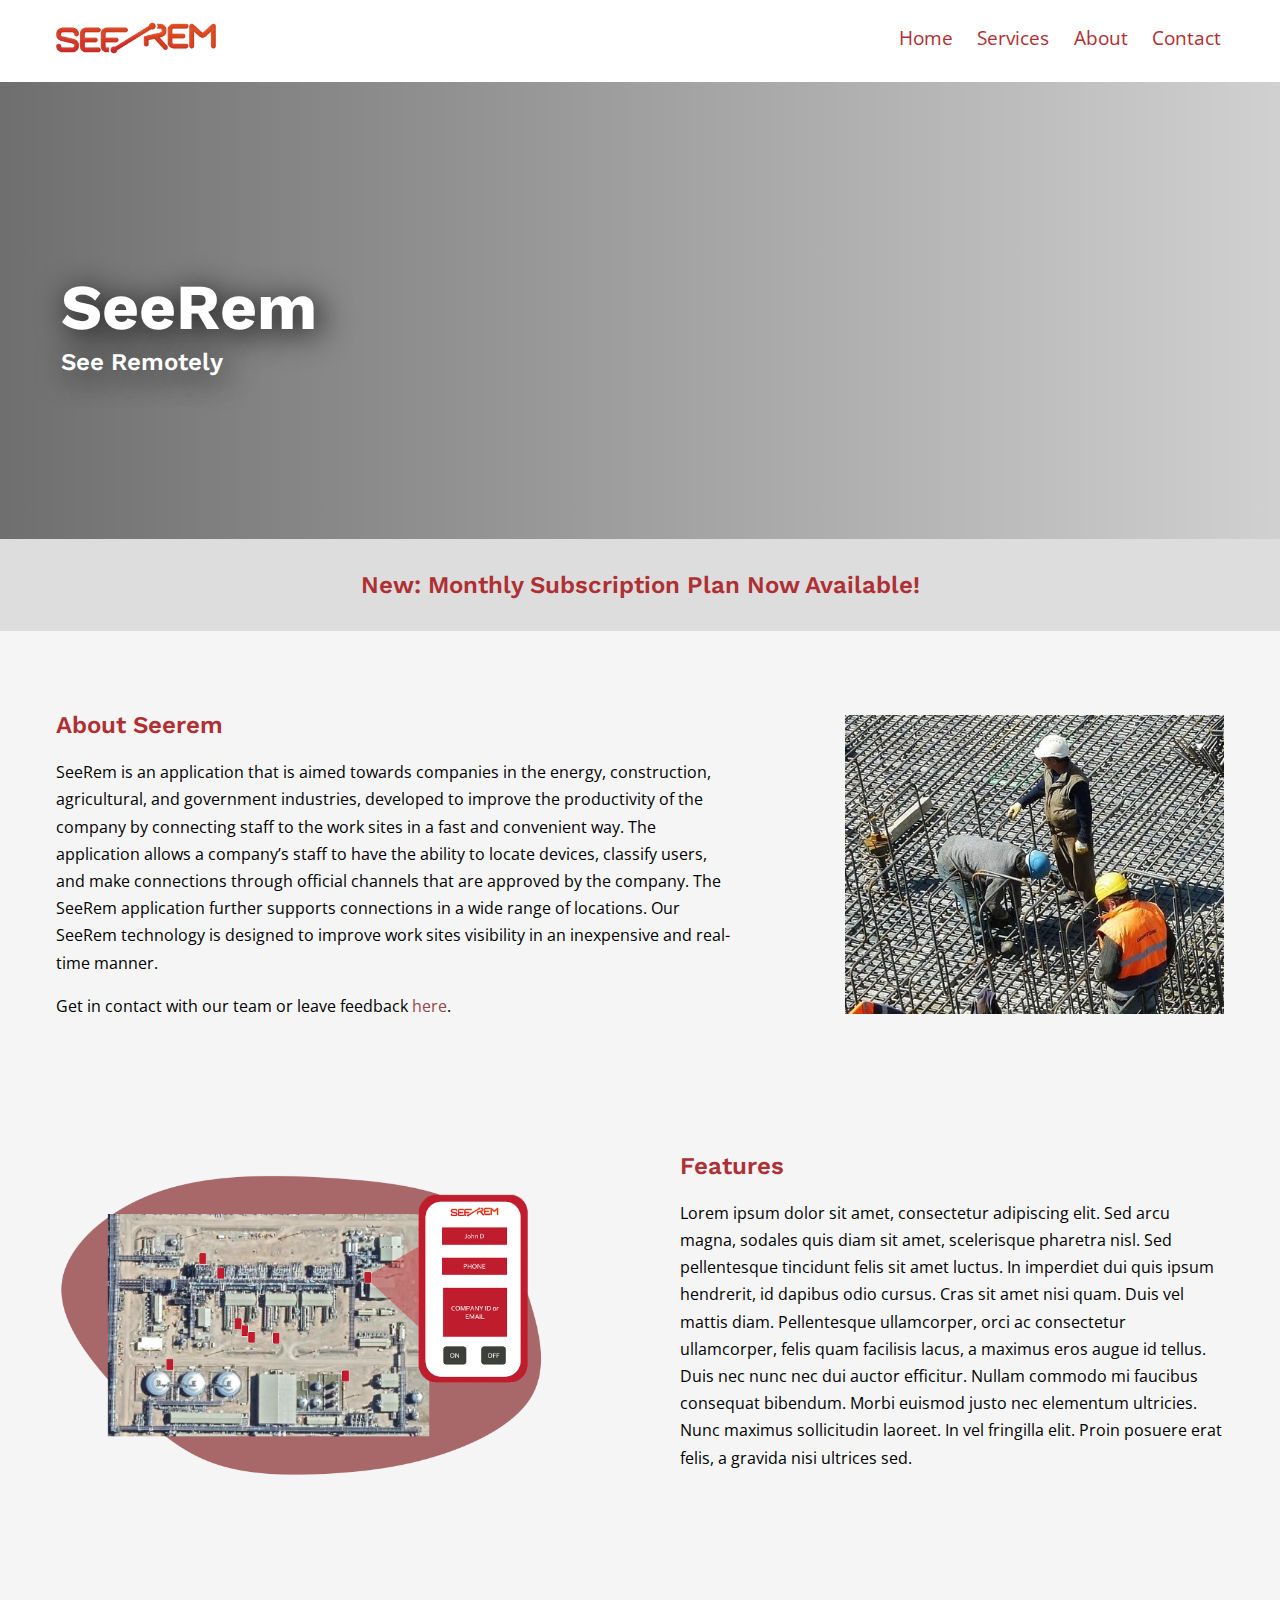
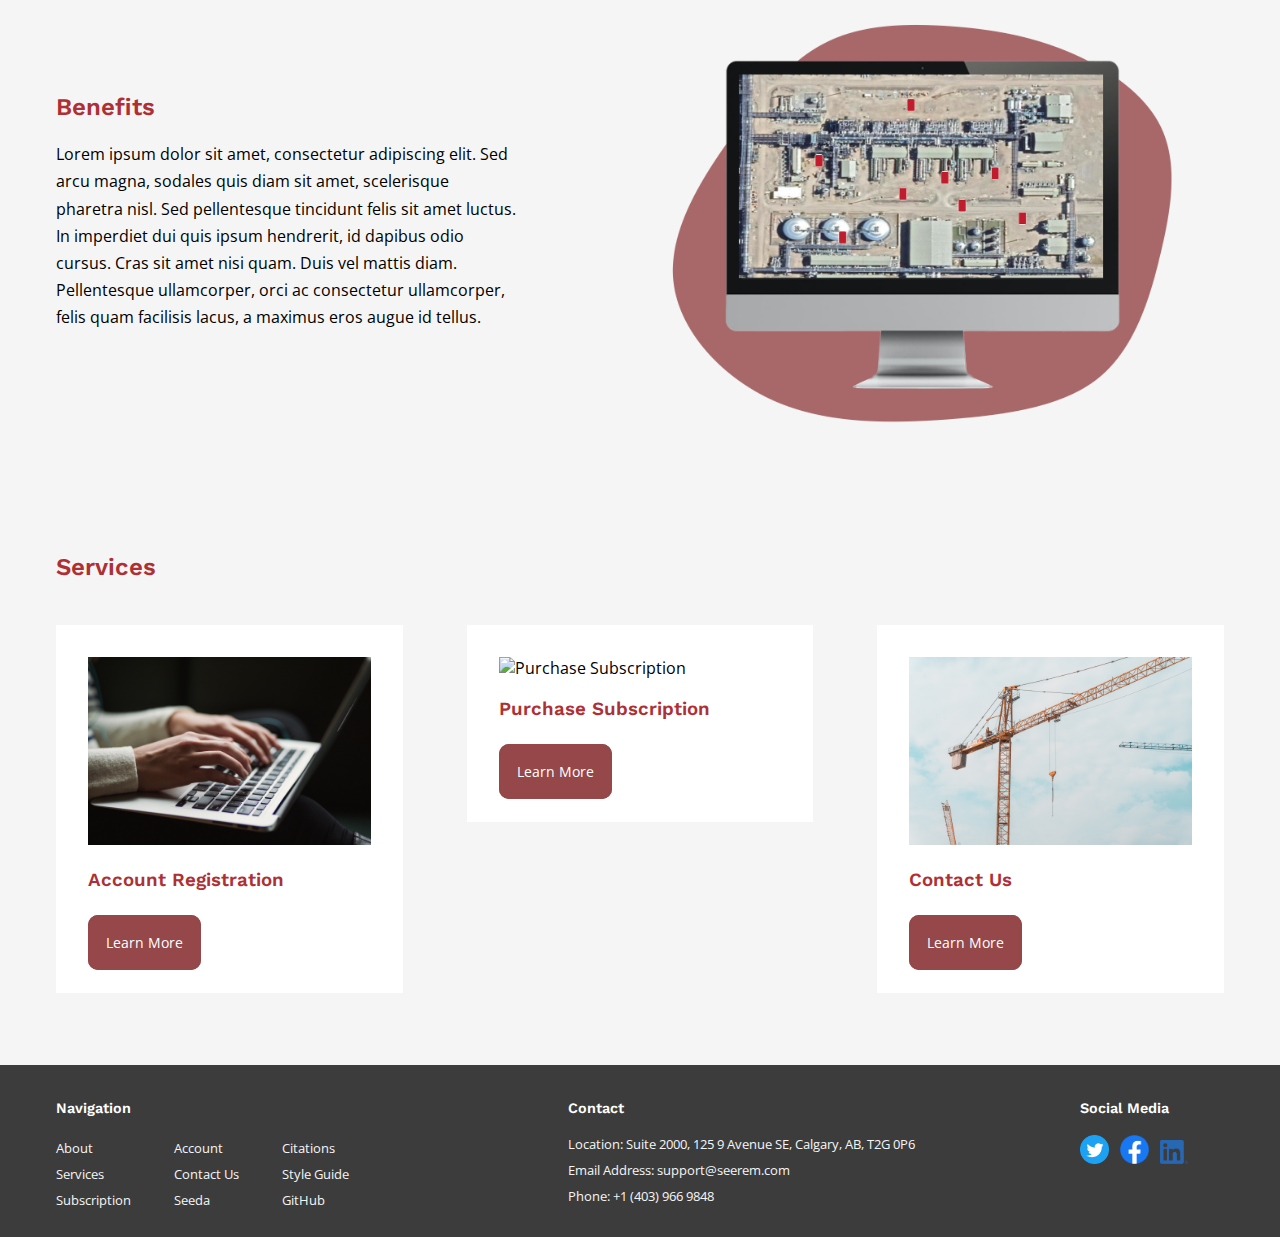
==== index.html @ 01c7c370 "Updated home page layout" ====
<!DOCTYPE html>
<html lang="en-us">
	<head>
		<meta charset="utf-8">
		<meta name="viewport" content="width=device-width, initial-scale=1.0">

		<!-- Website Tab Title -->
		<title>Home | SeeRem</title>

		<!-- Website Tab Icon -->
		<link rel="icon" href="img/sq_logo.png" type="image/png">

		<!-- Linked Google Fonts -->
		<link href="https://fonts.googleapis.com/css2?family=Open+Sans&display=swap" rel="stylesheet">
		<link href="https://fonts.googleapis.com/css2?family=Work+Sans:wght@600;700&display=swap" rel="stylesheet">

		<!-- Linked Style Sheets -->
		<link href="css/main.css" rel="stylesheet">
		<link href="css/index.css" rel="stylesheet">

		<!-- JavaScript -->
		<script src="https://ajax.googleapis.com/ajax/libs/jquery/3.5.1/jquery.min.js"></script>
	  	<script src="js/logic.js"></script>
	</head>

	<body>
		<!-- Navigation -->
		<nav class="main-nav">
			<div class="nav-logo">
				<a href="index.html"><img src="img/seeremlogo2.png" alt="SeeRem Logo"></a>
			</div>
			<div class="mobile-nav">
				<p class="btn" onclick="changeNav()">MENU</p>
			</div>
			<div class="nav-link-section">
				<a href="index.html" class="nav-link">Home</a>
				<a href="#services" class="nav-link">Services</a>
				<a href="#about-seerem" class="nav-link">About</a>
				<a href="contact.html" class="nav-link">Contact</a>
			</div>
		</nav>

		<!-- Header -->
		<header class="main-header">
			<h1>SeeRem</h1>
			<h2>See Remotely</h2>
		</header>

		<!-- Updates Banner -->
		<div class="updates">
			<h2>New: Monthly Subscription Plan Now Available!</h2>
		</div>

		<!-- About Seerem Section -->
		<div id="about-seerem" class="container">
			<div class="page-description">
				<h2>About Seerem</h2>
				<p>SeeRem is an application that is aimed towards companies in the energy, construction, agricultural, and government industries, developed to improve the productivity of the company by connecting staff to the work sites in a fast and convenient way. The application allows a company’s staff to have the ability to locate devices, classify users, and make connections through official channels that are approved by the company. The SeeRem application further supports connections in a wide range of locations. Our SeeRem technology is designed to improve work sites visibility in an inexpensive and real-time manner.</p>
				<p>Get in contact with our team or leave feedback <a href="contact.html">here</a>.<p>
			</div>
			<!-- Image Container -->
			<div class="image-container">
				<img src="img/aboutseerem.jpg" alt="About Seerem">
			</div>
		</div>

		<!-- SeeRem Features Section -->
		<div class="seerem container">
			<!-- Image Container -->
			<div class="features image-container">
				<img src="img/seeremfeatures.png" alt="SeeRem Features">
			</div>
			<!-- About Seeda Container -->
			<div class="seeda-features-container">
				<h2>Features</h2>
				<p>Lorem ipsum dolor sit amet, consectetur adipiscing elit. Sed arcu magna, sodales quis diam sit amet, scelerisque pharetra nisl. Sed pellentesque tincidunt felis sit amet luctus. In imperdiet dui quis ipsum hendrerit, id dapibus odio cursus. Cras sit amet nisi quam. Duis vel mattis diam. Pellentesque ullamcorper, orci ac consectetur ullamcorper, felis quam facilisis lacus, a maximus eros augue id tellus. Duis nec nunc nec dui auctor efficitur. Nullam commodo mi faucibus consequat bibendum. Morbi euismod justo nec elementum ultricies. Nunc maximus sollicitudin laoreet. In vel fringilla elit. Proin posuere erat felis, a gravida nisi ultrices sed.</p>
			</div>
		</div>

		<!-- SeeRem Features Section -->
		<div class="seerem container">
			<!-- Image Container -->
			<div class="benefits image-container">
				<img src="img/seerembenefits.png" alt="SeeRem Benefits">
			</div>
			<!-- About Seeda Container -->
			<div class="seeda-benefits-container">
				<h2>Benefits</h2>
				<p>Lorem ipsum dolor sit amet, consectetur adipiscing elit. Sed arcu magna, sodales quis diam sit amet, scelerisque pharetra nisl. Sed pellentesque tincidunt felis sit amet luctus. In imperdiet dui quis ipsum hendrerit, id dapibus odio cursus. Cras sit amet nisi quam. Duis vel mattis diam. Pellentesque ullamcorper, orci ac consectetur ullamcorper, felis quam facilisis lacus, a maximus eros augue id tellus.</p>
			</div>
		</div>


		<div id="services" class="container">
			<h2>Services</h2>
			<!-- Service Listing Section -->
			<div class="service-listing-container">
				<!-- Service Once: Account Registration -->
				<div class="listing1">
					<div class="service-listing">
						<img src="img/register.jpg" alt="Account Registration">
						<h3>Account Registration</h3>
						<div class="learn-more">
							<a class="btn" href="account.html">Learn&nbsp;More</a>
						</div>
					</div>
				</div>
				<!-- Service 2: Purchase Subscription -->
				<div class="listing2">
					<div class="service-listing">
						<img src="img/construction.jpg" alt="Purchase Subscription">
						<h3>Purchase Subscription</h3>
						<div class="learn-more">
							<a class="btn" href="subscription.html">Learn&nbsp;More</a>
						</div>
					</div>
				</div>
				<!-- Service 3: Download Trial -->
				<div class="listing3">
					<div class="service-listing">
						<img src="img/download.jpg" alt="Contact Us">
						<h3>Contact Us</h3>
						<div class="learn-more">
							<a class="btn" href="contact.html">Learn&nbsp;More</a>
						</div>

					</div>
				</div>
			</div>
		</div>

		<div id="scrollUpbtn" onclick="toTop()">TOP</div>

		<!-- Footer -->
		<footer>
			<div class="footer-navigation">
				<!-- Site Navigation Section -->
				<h4>Navigation</h4>
				<ul>
					<li><a href="index.html#about-seerem">About</a></li>
					<li><a href="index.html#services">Services</a></li>
					<li><a href="subscription.html">Subscription</a></li>
				</ul>
				<ul>
					<li><a href="account.html">Account</a></li>
					<li><a href="contact.html">Contact Us</a></li>
					<li><a href="https://www.seeda.ca/home" target="_blank">Seeda</a></li>
				</ul>
				<ul>
					<li><a href="citations.html" target="_blank">Citations</a></li>
					<li><a href="styleguide.html" target="_blank">Style Guide</a></li>
					<li><a href="https://github.com/cwkshum/IAT339_SeeRem_P02" target="_blank">GitHub</a></li>
				</ul>
			</div>
			<div class="footer-contact">
				<!-- Contact Information Section -->
				<h4>Contact</h4>
				<ul>
					<li>Location: Suite 2000, 125 9 Avenue SE, Calgary, AB, T2G 0P6</li>
					<li>Email Address: support@seerem.com</li>
					<li>Phone: +1 (403) 966 9848</li>
				</ul>
			</div>
			<div class="footer-social">
				<!-- Social Media Section -->
				<h4>Social Media</h4>
				<a href="https://twitter.com/SeedaInc" target="_blank"><img src="img/twitter.png" alt="Twitter Logo"></a>
				<a href="https://www.facebook.com/seeda.ca/?ref=aymt_homepage_panel" target="_blank"><img src="img/facebook.png" alt="Facebook Logo"></a>
				<a href="https://www.linkedin.com/company/seeda.ca" target="_blank"><img src="img/linkedin.png" alt="LinkedIn Logo"></a>
			</div>
		</footer>
	</body>
</html>
---- css/main.css ----
body{
	background: #F5F5F5;
	font-family: 'Open Sans', sans-serif;
	color: #000000;
	margin: 0;
}

p{
	font-family: 'Open Sans', sans-serif;
	color: #000000;
	line-height: 1.7rem;
	max-width: 80%;
}

h1{
	font-family: 'Work Sans', sans-serif;
	font-weight: 700;
	color: #AE3034;
	max-width: 60%;
}

h2, h3, h4{
	font-family: 'Work Sans', sans-serif;
	font-weight: 600;
	color: #AE3034;
}

a{
	text-decoration: none;
	transition: 0.5s;
	color: #954749;
}

img{
	width: 60%;
}

/* In-Text Links */
.intext-link{
	color: #954749;
}

a:hover, .intext-link:hover, .intext-link:focus{
	color: #3C3C3C;
}

/* Navigation Styling */
.main-nav{
	display: flex;
	flex-direction: row;
	flex-wrap: wrap;
	background: #ffffff;
	padding: 0.4rem 2.5rem;
}

/* Logo in Navigation */
.nav-logo img{
	width: 12rem;
	padding: 0;
}

.nav-logo{
	flex: 1;
	margin-left: 0;
}

/* Navigation Links */
.nav-link-section{
	display: inline;
	flex: 3;
	text-align: right;
	padding-top: 1.1rem;
	font-size: 1.2rem;
}

.nav-link{
	color: #AE3034;
	padding-bottom: 0.2rem;
	margin-right: 1.2rem;
}

.nav-link:hover, .nav-link:focus{
	color: #3C3C3C;
	border-bottom: 1px solid #3C3C3C;
}

header{
	background: #AE3034;
	margin-top: 0;
}

.main-header{
	background: linear-gradient(to right, rgba(0, 0, 0, 0.55), rgba(0, 0, 0, 0.15)), url(../img/header.jpg);
  	background-position: center;
  	background-repeat: no-repeat;
  	background-size: cover;
  	background-attachment: fixed;
  	padding: 9rem 3.8rem;
}

/* Header Styling */
.sub-header{
	margin-bottom: 1.5rem;
	padding: 6rem 3.8rem;
}

header h1{
	color: #ffffff;
	display: inline-block;
	padding-bottom: 0.5rem;
}

.main-header h1{
	font-size: 4rem;
	text-shadow: 0.3rem 0.3rem 2rem #000000;
}

.main-header h2{
	color: #ffffff;
	margin-top: -3rem;
	text-shadow: 0.3rem 0.3rem 2rem #000000;
}

.container{
	display: flex;
	flex-direction: row;
	flex-wrap: wrap;
	margin-top: 1rem;
	padding: 2.5rem;
}

/* Page Description Styling */
.page-description{
	flex: 2;
	order: 1;
	padding-right: 2rem;
	padding-left: 1rem;
}

/* FORM STYLING */
.contact-form{
	background: #ffffff;
	margin-top: -1.5rem;
	padding-left: 2rem;
	padding-bottom: 1.2rem;
}

.form-section{
	padding-top: 2rem;
	margin-bottom: -2rem;
	margin-left: -1rem;
	margin-right: 5rem;
	display: inline-block;
}

/* Changing Form Label Colour*/
.form-label{
	color: #3C3C3C;
}

.form-section p{
	margin-top: 0.2rem;
}

/* Learn More Button Styling */
.learn-more{
  margin-top: 2.5rem;
  margin-bottom: 0.5rem;
}

.btn{
  padding: 1rem 1rem;
  margin-right: 0.5rem;
  border-radius: 10px;
  border: 2px solid #954749;
  background: #954749;
  color: #ffffff;
  font-family: 'Open Sans', sans-serif;
  font-size: 0.9rem;
  transition: 0.3s;
}

.btn:hover{
  border: 2px solid #954749;
  background: #ffffff;
  color: #954749;
}

.btn:focus{
  border: 2px solid #3C3C3C;
  background: #F5F5F5;
  color: #3C3C3C;
}

/* Styling Radio Buttons*/
.radio-btn {
  display: inline;
  position: relative;
  padding-left: 1.5rem;
  margin-right: 3rem;
  cursor: pointer;
}

/*Styling Radio Buttons: https://www.w3schools.com/howto/howto_css_custom_checkbox.asp*/
/* Hide the browser's default radio button */
.radio-btn input {
  position: absolute;
  opacity: 0;
  cursor: pointer;
}

/* Custom radio button */
.radio-select {
  position: absolute;
  top: 0;
  left: 0;
  margin-top: 0.2rem;
  height: 0.8rem;
 	width: 0.8rem;
  background-color: #ffffff;
  border: 1px solid #3C3C3C;
  border-radius: 50%;
}

.radio-btn:hover input ~ .radio-select {
  border: 1px solid #3C3C3C;
	background: #ECDEDE;
}

/* When the radio button is selected */
.radio-btn input:checked ~ .radio-select {
  border: 1px solid #AE3034;
}

/* Create the indicator (the dot/circle - hidden when not checked) */
.radio-select:after {
  content: "";
  position: absolute;
  display: none;
}

/* Show the indicator (dot/circle) when checked */
.radio-btn input:checked ~ .radio-select:after {
  display: block;
}

/* Style the indicator (dot/circle) of the radio button*/
.radio-btn .radio-select:after {
 	top: 0;
	left: 0;
	width: 0.8rem;
	height: 0.8rem;
	border-radius: 50%;
	background: #954749;
}

/* Styling Text Input Box */
.text-input{
	padding: 0.5rem;
	margin-top: 0.5rem;
	margin-bottom: 0.7rem;
	border: 1px solid #3C3C3C;
	border-radius: 0.4rem;
	font-family: 'Open Sans', sans-serif;
	transition: 0.5s;
}

.text-input:hover{
	background: #ECDEDE;
}

.text-input:focus{
	border: 1px solid #AE3034;
	background: #F5F5F5;
}

/* Change Size of Text Input Field */
input[type = "text"], input[type="email"]{
    width: 20rem;
}





/* Footer Styling */
footer{
	display: flex;
	flex-direction: row;
	flex-wrap: wrap;
	background: #3C3C3C;
	color: #F5F5F5;
	font-size: 0.8rem;
	padding: 1rem 1rem;
}

footer div{
	padding: 0rem 2.5rem;
}

footer h4{
	color: #ffffff;
	font-size: 0.9rem;
}

footer ul{
	list-style-type: none;
	margin-left: -2.5rem;
}

footer li{
	margin-top: 0.5rem;
}

.footer-navigation{
	flex: 3;
}

.footer-navigation a{
	color: #F5F5F5;
}

.footer-navigation a:hover{
	color: #AE3034;
}

.footer-navigation ul{
	margin-top: -0.3rem;
	display: inline-block;
	list-style-type: none;
	margin-left: -2.5rem;
	margin-right: 2.5rem;
}

.footer-contact{
	flex: 3;
}

.footer-social{
	display: inline;
	flex: 1;
}

.footer-social img{
	width: 15%;
	margin-right: 0.5rem;
}

/* Styling for all Confirmation Containers */
.confirmation-container h2, .confirmation-container p {
	margin-left:0.8rem;
	max-width: 100%;
}

.confirmation-container{
	flex: 1;
	padding: 2rem;
	margin-left: 3rem;
	margin-right: 4.5rem;
	margin-bottom: 3rem;
	background: #ffffff;
}

.confirmation-container {
  display: none;
}

.mobile-nav {
	padding-top: 0;
  /* display: none; */
}

.mobile-nav .btn {
	display: inline-block;
	margin: 0.5rem 0;
	padding: 0.5rem;
}

#scrollUpbtn {
	display: none;
	position: fixed;
	bottom: 2rem;
	right: 2rem;
	padding: 0.7rem 1rem;
	margin-right: 0.5rem;
	border-radius: 10px;
	border: 2px solid #954749;
	background: #954749;
	color: #ffffff;
	font-family: 'Open Sans', sans-serif;
	transition: 0.3s;
}

#scrollUpbtn:hover {
	border: 2px solid #954749;
	background: #ffffff;
	color: #954749;
}

#scrollUpbtn:focus {
	border: 2px solid #3C3C3C;
	background: #F5F5F5;
	color: #3C3C3C;
}



/* MEDIA QUERIES */

@media screen and (max-width:20rem){
	.main-nav, .mobile-nav, .nav-link-section {
		display: block;
		text-align: center;
	}
	.nav-link-section a {
		display: none;
	}
}


/* 320PX TO 480PX */
@media screen and (min-width:20rem) and (max-width:30rem){
	body {
		font-size: 0.75rem;
	}

	.main-nav{
		padding: 0.4rem 2.5rem;
	}

	.nav-logo, .mobile-nav {
		display: inline-block;
	}

	.nav-logo {
		flex: 2;
		/* margin-right: 7rem; */
	}

	.nav-link-section {
		display: block;
		padding-top: 0.3rem;
		font-size: 1rem;
	}

	.nav-link-section a {
		display: none;
		padding-right: 2.5rem;
		text-align: center;
	}

	.mobile-nav {
		flex: 1;
		right: 0;
		/* order: 2; */
		font-size: 1rem;
		position: absolute;
		right: 2.5rem;
	}

	.nav-link{
		margin-right: 0.1rem;
		padding: 0;
		font-size: 1.1rem;
	}

	footer{
		flex-direction: column;
		font-size: 0.75rem;
		padding: 0.5rem;
	}

	footer h4{
		font-size: 0.8rem;
	}

	.footer-navigation ul{
		margin-right: 1.5rem;
	}

	.footer-social img{
		width: 2rem;
		margin-right: 0.5rem;
		padding: 0.1rem;
	}
}

/* 480 to 1040 */
@media screen and (min-width:30rem) and (max-width:65rem){

	.nav-logo {
		flex: 3;
		margin-left: 0;
	}

	.nav-link{
		margin-right: 2rem;
		font-size: 1.1rem;
	}

	.nav-link-section {
		/* order: 2; */
	}

	.nav-link-section a {
		display: inline-block;
	}

	.mobile-nav {
		position: absolute;
		right: 2.5rem;
	  display: none;
		/* order: 3; */
	}

	footer {
		flex-direction: column;
		text-align: center;
	}

	footer h4{
		margin-left: -0.4rem;
	}

	footer div{
		padding: 0;
	}

	.footer-navigation ul{
		margin-left: 0;
		margin-right: 0;
		padding: 0 2.4rem;
	}

	.footer-social img{
		max-width: 2rem;
		margin-bottom: 1rem;
		padding: 0 0.4rem;
	}
}

/* 1040 to 1440 */
@media screen and (min-width:65rem) and (max-width:90rem){
	.footer-social img{
		width: 20%;
		margin-right: 0.5rem;
	}
}

/* ADDITIONAL BREAKPOINTS FOR MOBILE NAV */

/* below 960px */
@media screen and (max-width:60rem){
	.main-nav {
		display: block;
	}
	.nav-logo, .mobile-nav {
		display: inline-block;

		/* order: 2; */
	}

	.nav-logo{
		/* padding-right: 60%; */
	}

	.mobile-nav {
		display: inline-block;
	}

	.nav-link-section {
		/* order: 3; */
		display: block;
		text-align: center;
		padding-top: 0.3rem;
	}

	.nav-link {
		display: block;
	}

	.nav-link-section a {
		display: none;
	}
}

@media screen and (min-width: 60rem){
	.mobile-nav {
		display: none;
	}
}
---- css/index.css ----
/* Container for Service Listings */
.service-listing-container{
  display: flex;
  flex-direction: row;
  flex-wrap: wrap;
  margin-top: 1.5rem;
  margin-left: -2rem;
  margin-right: -2rem;
}

.listing1, .listing2, .listing3{
  flex: 1;
  margin-left: 2rem;
  margin-right: 2rem;
  margin-bottom: 2rem;
}

/* Sevice Listing Styling */
.service-listing{
  background: #ffffff;
  padding: 2rem;
}

/* Service Listing Image Size */
.service-listing img{
  width: 100%;
}

/* Update Banner Text */
.updates h2 {
  display: block;
  background: #ddd;
  text-align: center;
  margin-top: 0;
  padding: 2rem;
}

.page-description p {
  max-width: 90%;
}

/* Image Styling */
#about-seerem .image-container{
  flex: 1;
  order: 2;
  margin-top: 1.5rem;
  margin-right: 1rem;
}

#about-seerem .image-container img{
  width: 100%;
}

#services{
  margin-left: 1rem;
  margin-right: 1rem;
}

.seerem.container{
  align-items: center;
}

.features.image-container {
  flex: 1;
  order: 1;
  margin-left: 1rem;
}

.features.image-container img, .benefits.image-container img {
  width: 90%;
}

.seeda-features-container {
  flex: 1;
  order: 2;
  padding-right: 1rem;
  padding-left: 5rem;
  margin-bottom: 2rem;
}

.seeda-benefits-container {
  flex: 1;
  padding-left: 1rem;
  margin-bottom: 2rem;
}

.benefits.image-container {
  flex: 1;
  order: 1;
  padding-left: 2rem;
  /*margin-right: -2rem;*/
}

.seeda-features-container p {
  max-width: 100%;
}

/* Screen size of 480px or less */
@media screen and (max-width:30rem){

  .main-header{
    padding: 3.5rem 3.8rem;
  }

  .main-header h1{
    font-size: 2rem;
  }

  .main-header h2{
    font-size: 1rem;
    margin-top: -1.5rem;
  }

  .updates h2 {
    padding: 1rem 0.8rem;
    font-size: 0.85rem;
  }

  .container {
    flex-direction: column;
  }

  .page-description p, .seeda-benefits-container p {
    max-width: 100%;
  }

  #about-seerem .image-container{
    margin: 0 auto;
    margin-top: 2rem;
    max-width: 90%;
  }

  .service-listing-container{
    flex-direction: column;
    margin-top: 1rem;
  }

  .seeda-features-container {
    order: 1;
    padding-left: 1rem;
  }

  .features.image-container{
    order: 2;
    margin: 0 auto;
    max-width: 90%;
  }

  .seeda-benefits-container {
    padding-left: 1rem;
  }

  .benefits.image-container{
    margin: 0 auto;
    max-width: 90%;
  }
}

/* Screen size of 480px - 800px */
@media screen and (min-width:30rem) and (max-width: 50rem){

  .main-header{
    padding: 5rem 3.8rem;
  }

  .main-header h1{
    font-size: 2.5rem;
  }

  .main-header h2{
    font-size: 1.5rem;
    margin-top: -1.5rem;
  }

  .updates h2 {
    padding: 1.5rem 0.8rem;
    font-size: 1rem;
  }

  .container {
    flex-direction: column;
  }

  .page-description p, .seeda-benefits-container p {
    max-width: 100%;
  }

  #about-seerem .image-container{
    margin: 0 auto;
    margin-top: 2rem;
    max-width: 90%;
  }

  .service-listing-container{
    flex-direction: column;
    margin-top: 1rem;
  }

  .service-listing{
    padding: 3.5rem;
  }

  .seeda-features-container {
    padding-left: 1rem;
    order: 1;
  }

  .features.image-container{
    order: 2;
    margin: 0 auto;
    max-width: 90%;
  }

  .seeda-benefits-container {
    padding-left: 1rem;
  }

  .benefits.image-container{
    margin: 0 auto;
    max-width: 90%;
  }
}

/* Screen size of 800px - 1088px */
@media screen and (min-width: 50rem) and (max-width: 60rem){

  .main-header{
    padding: 6rem 3.8rem;
  }

  .main-header h1{
    font-size: 2.8rem;
  }

  .main-header h2{
    font-size: 1.8rem;
    margin-top: -1.8rem;
  }

  .container {
    flex-direction: column;
  }

  .page-description p, .seeda-benefits-container p {
    max-width: 100%;
  }

  #about-seerem .image-container{
    margin: 0 auto;
    margin-top: 2rem;
    max-width: 90%;
  }

  .service-listing-container{
    flex-direction: column;
    margin-top: 1rem;
  }

  .listing1, .listing2, .listing3{
    margin-bottom: 4rem;
  }

  .service-listing{
    padding: 4rem;
  }

  .service-listing img{
    margin-bottom: 1rem;
  }

  .seeda-features-container {
    order: 1;
    padding-left: 1rem;
  }

  .features.image-container{
    order: 2;
    margin: 0 auto;
    max-width: 80%;
  }

  .seeda-benefits-container {
    padding-left: 1rem;
  }

  .benefits.image-container{
    margin: 0 auto;
    max-width: 80%;
  }
}
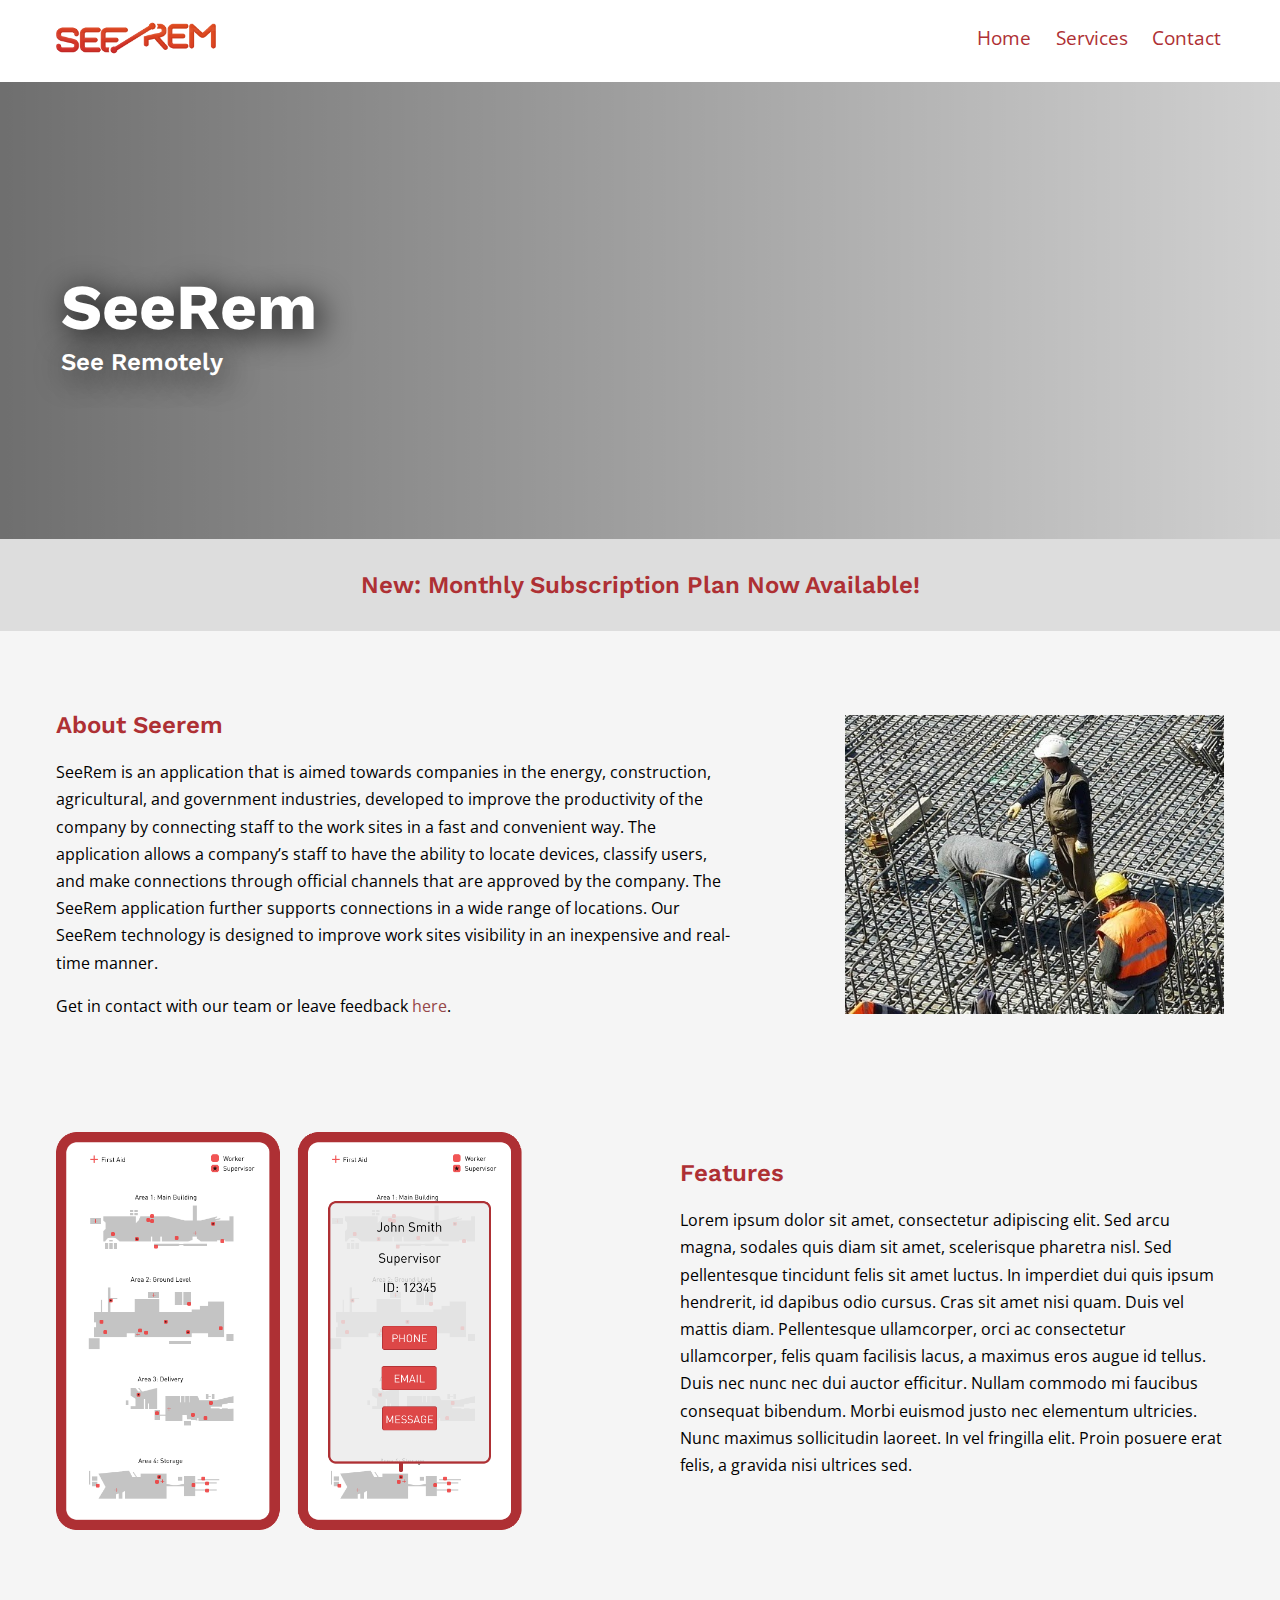
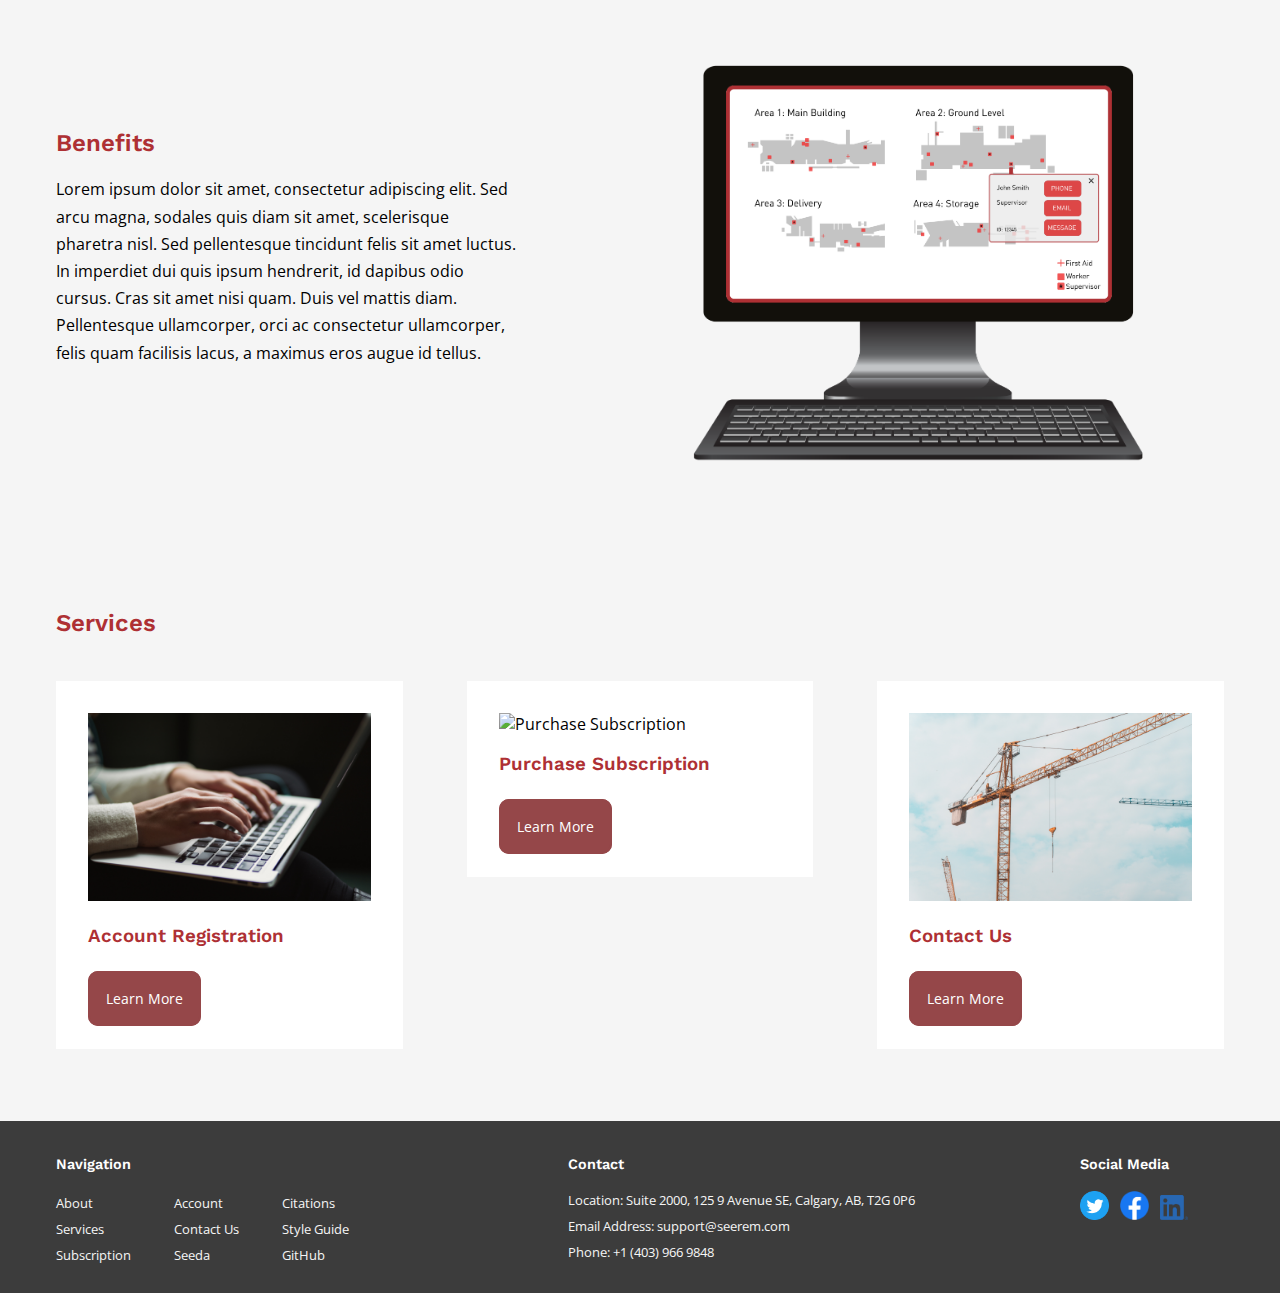
==== commit cdfefdb4: "Removed about link from main-nav, added features/benefits images, adjusted forms  (under 320px)" ====
--- a/index.html
+++ b/index.html
@@ -35,7 +35,6 @@
 			<div class="nav-link-section">
 				<a href="index.html" class="nav-link">Home</a>
 				<a href="#services" class="nav-link">Services</a>
-				<a href="#about-seerem" class="nav-link">About</a>
 				<a href="contact.html" class="nav-link">Contact</a>
 			</div>
 		</nav>
@@ -68,7 +67,7 @@
 		<div class="seerem container">
 			<!-- Image Container -->
 			<div class="features image-container">
-				<img src="img/seeremfeatures.png" alt="SeeRem Features">
+				<img src="img/interface_mobile.png" alt="SeeRem Features">
 			</div>
 			<!-- About Seeda Container -->
 			<div class="seeda-features-container">
@@ -81,7 +80,7 @@
 		<div class="seerem container">
 			<!-- Image Container -->
 			<div class="benefits image-container">
-				<img src="img/seerembenefits.png" alt="SeeRem Benefits">
+				<img src="img/desktop_sample.png" alt="SeeRem Benefits">
 			</div>
 			<!-- About Seeda Container -->
 			<div class="seeda-benefits-container">
--- a/css/main.css
+++ b/css/main.css
@@ -408,6 +408,8 @@
 /* MEDIA QUERIES */
 
 @media screen and (max-width:20rem){
+
+
 	.main-nav, .mobile-nav, .nav-link-section {
 		display: block;
 		text-align: center;
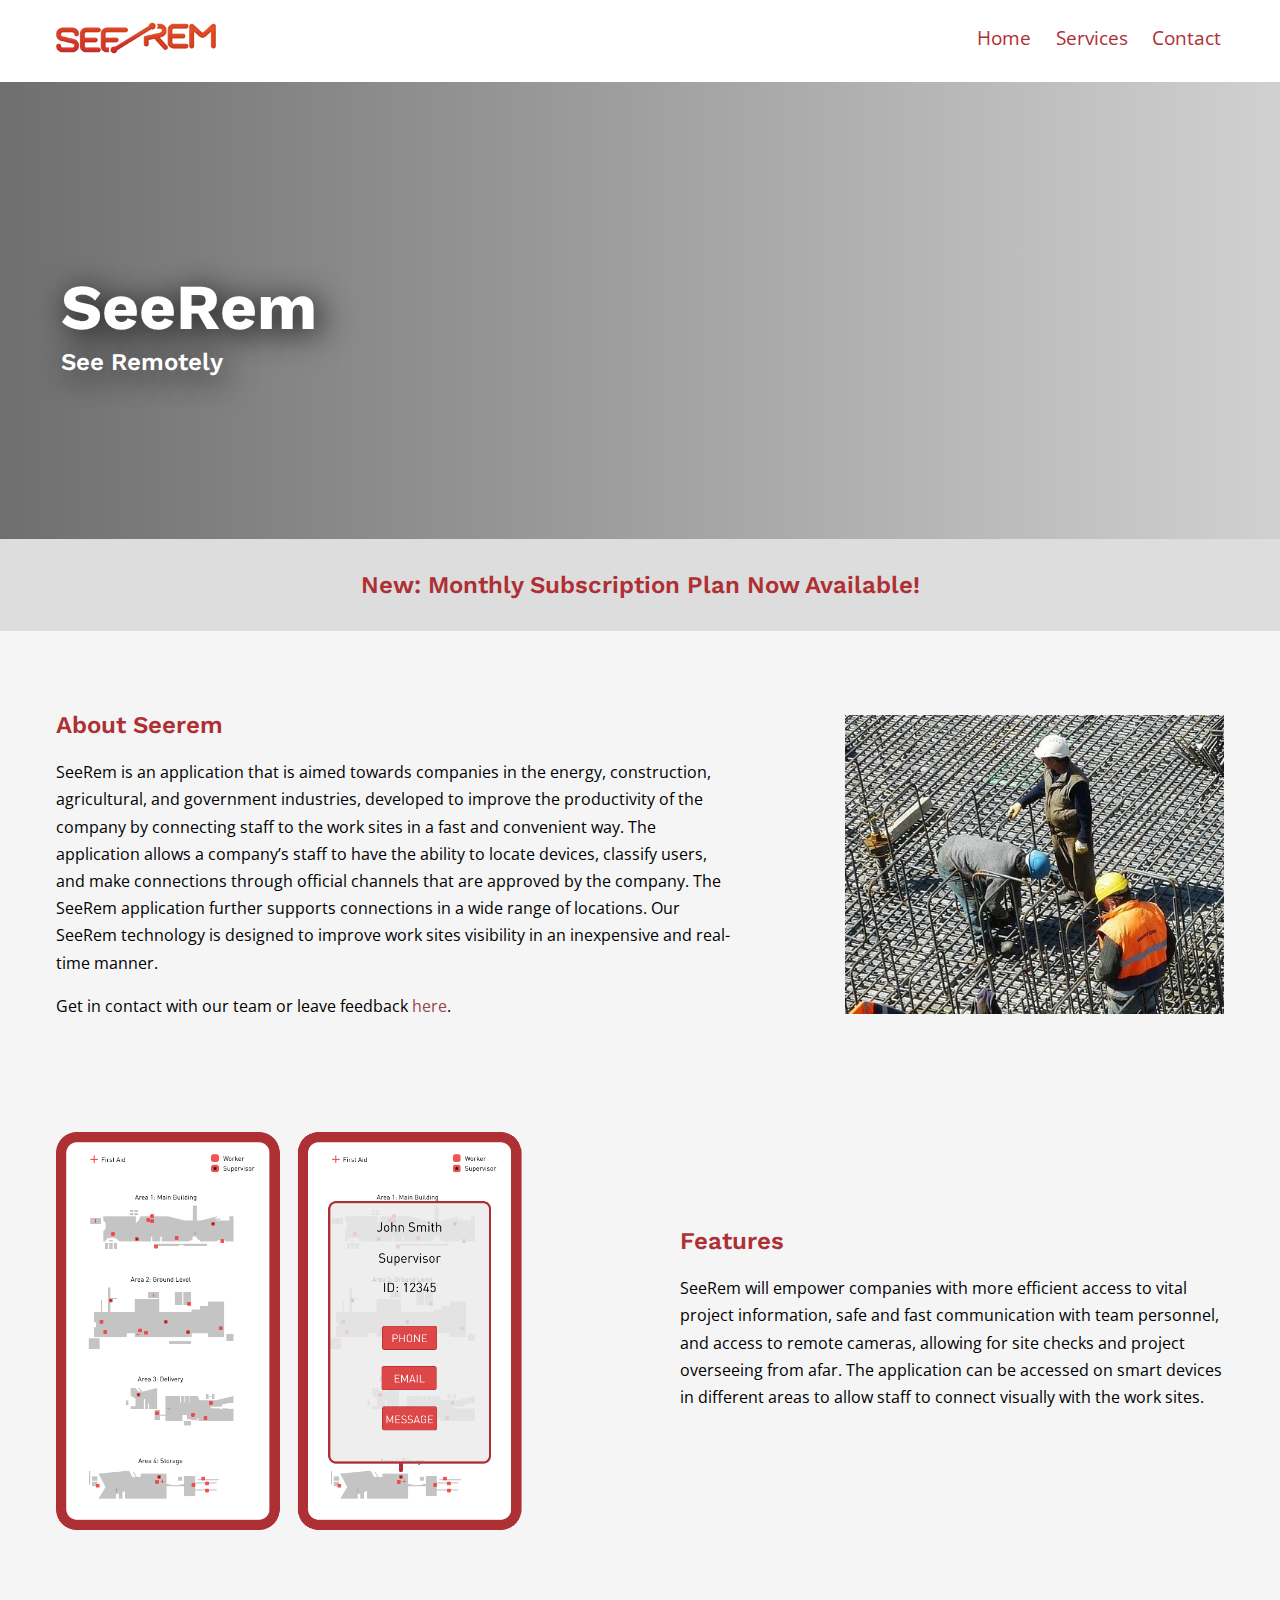
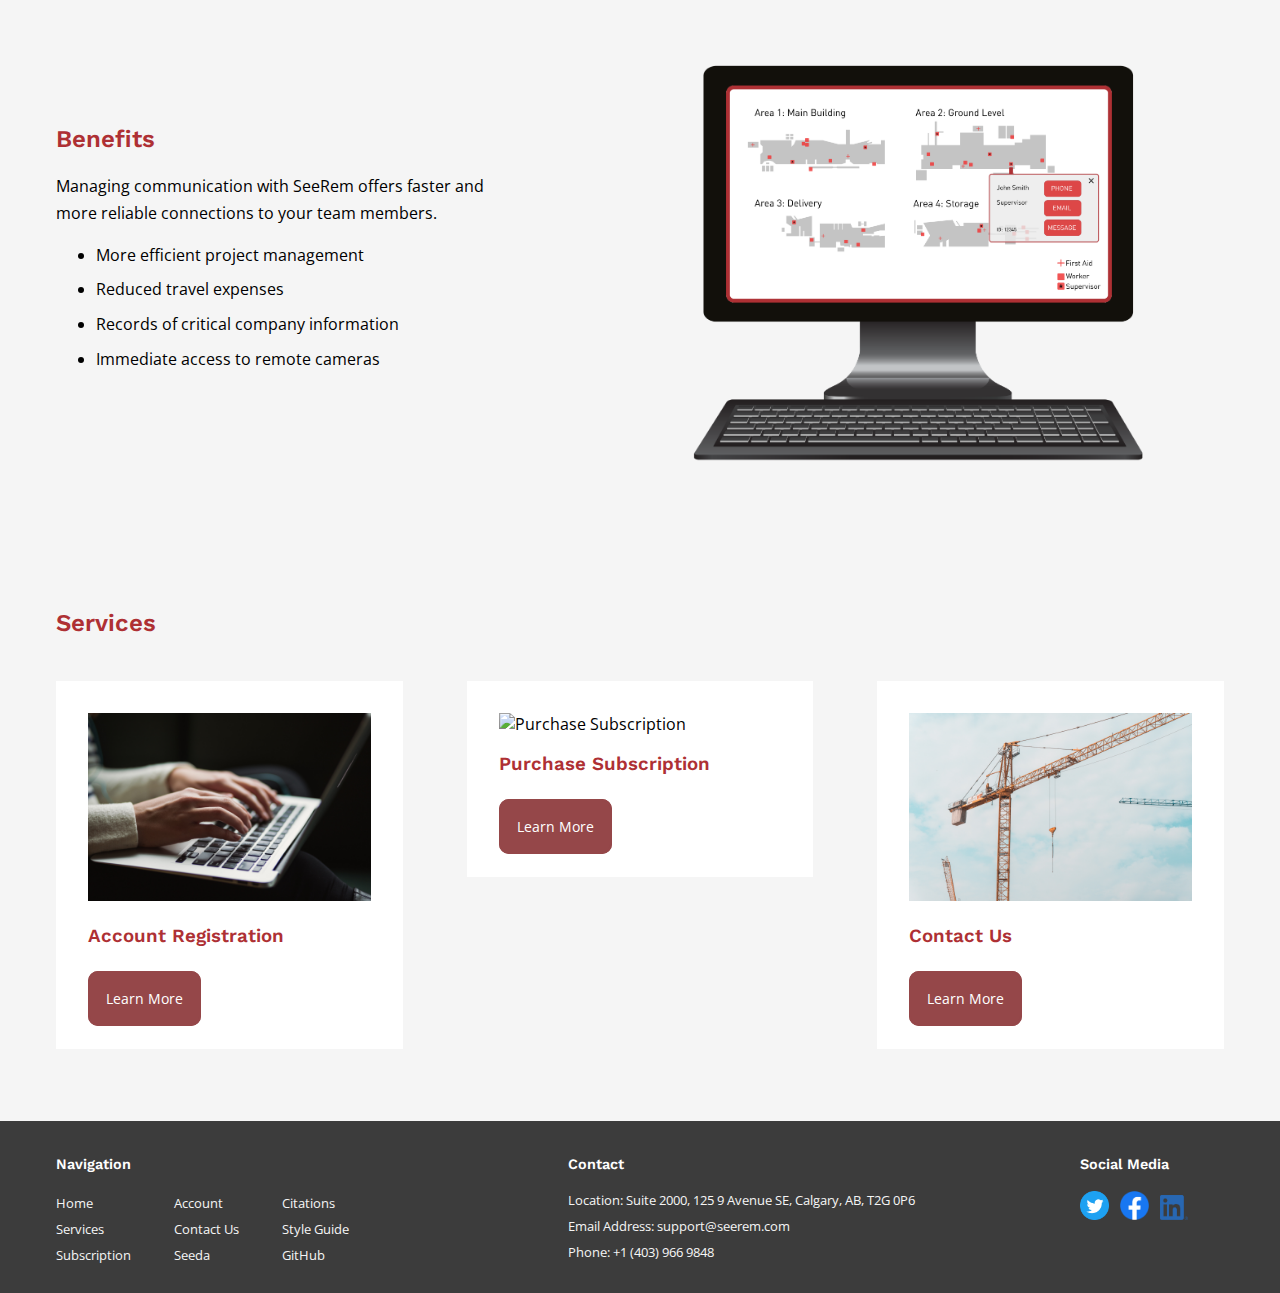
==== commit e0a5ea60: "Updated features/benefits content text" ====
--- a/index.html
+++ b/index.html
@@ -72,7 +72,7 @@
 			<!-- About Seeda Container -->
 			<div class="seeda-features-container">
 				<h2>Features</h2>
-				<p>Lorem ipsum dolor sit amet, consectetur adipiscing elit. Sed arcu magna, sodales quis diam sit amet, scelerisque pharetra nisl. Sed pellentesque tincidunt felis sit amet luctus. In imperdiet dui quis ipsum hendrerit, id dapibus odio cursus. Cras sit amet nisi quam. Duis vel mattis diam. Pellentesque ullamcorper, orci ac consectetur ullamcorper, felis quam facilisis lacus, a maximus eros augue id tellus. Duis nec nunc nec dui auctor efficitur. Nullam commodo mi faucibus consequat bibendum. Morbi euismod justo nec elementum ultricies. Nunc maximus sollicitudin laoreet. In vel fringilla elit. Proin posuere erat felis, a gravida nisi ultrices sed.</p>
+				<p>SeeRem will empower companies with more efficient access to vital project information, safe and fast communication with team personnel, and access to remote cameras, allowing for site checks and project overseeing from afar. The application can be accessed on smart devices in different areas to allow staff to connect visually with the work sites.</p>
 			</div>
 		</div>
 
@@ -85,7 +85,13 @@
 			<!-- About Seeda Container -->
 			<div class="seeda-benefits-container">
 				<h2>Benefits</h2>
-				<p>Lorem ipsum dolor sit amet, consectetur adipiscing elit. Sed arcu magna, sodales quis diam sit amet, scelerisque pharetra nisl. Sed pellentesque tincidunt felis sit amet luctus. In imperdiet dui quis ipsum hendrerit, id dapibus odio cursus. Cras sit amet nisi quam. Duis vel mattis diam. Pellentesque ullamcorper, orci ac consectetur ullamcorper, felis quam facilisis lacus, a maximus eros augue id tellus.</p>
+				<p>Managing communication with SeeRem offers faster and more reliable connections to your team members.</p>
+				<ul>
+					<li>More efficient project management</li>
+					<li>Reduced travel expenses</li>
+					<li>Records of critical company information</li>
+					<li>Immediate access to remote cameras</li>
+				</ul>
 			</div>
 		</div>
 
@@ -136,7 +142,7 @@
 				<!-- Site Navigation Section -->
 				<h4>Navigation</h4>
 				<ul>
-					<li><a href="index.html#about-seerem">About</a></li>
+					<li><a href="index.html">Home</a></li>
 					<li><a href="index.html#services">Services</a></li>
 					<li><a href="subscription.html">Subscription</a></li>
 				</ul>
--- a/css/index.css
+++ b/css/index.css
@@ -88,10 +88,13 @@
   flex: 1;
   order: 1;
   padding-left: 2rem;
-  /*margin-right: -2rem;*/
-}
-
-.seeda-features-container p {
+}
+
+.seeda-benefits-container li{
+  margin-top: 0.8rem;
+}
+
+.seeda-features-container p{
   max-width: 100%;
 }
 
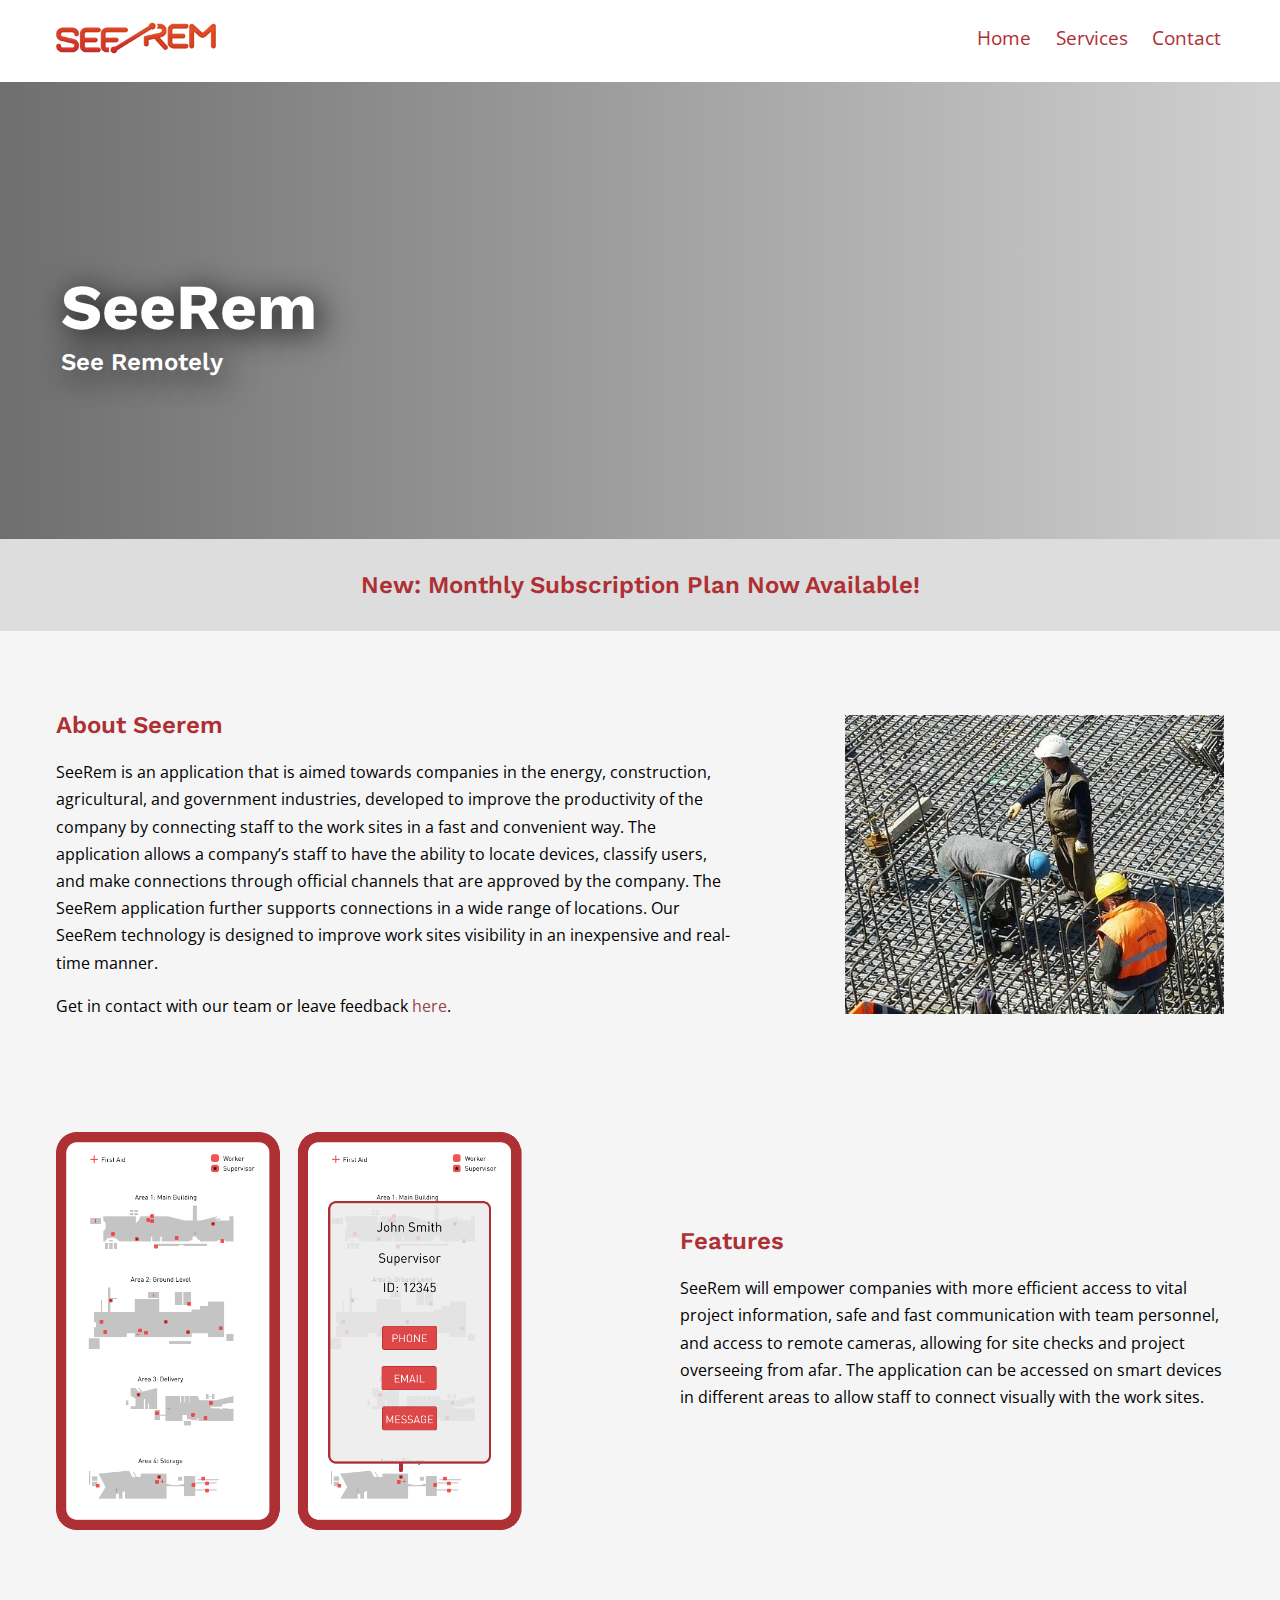
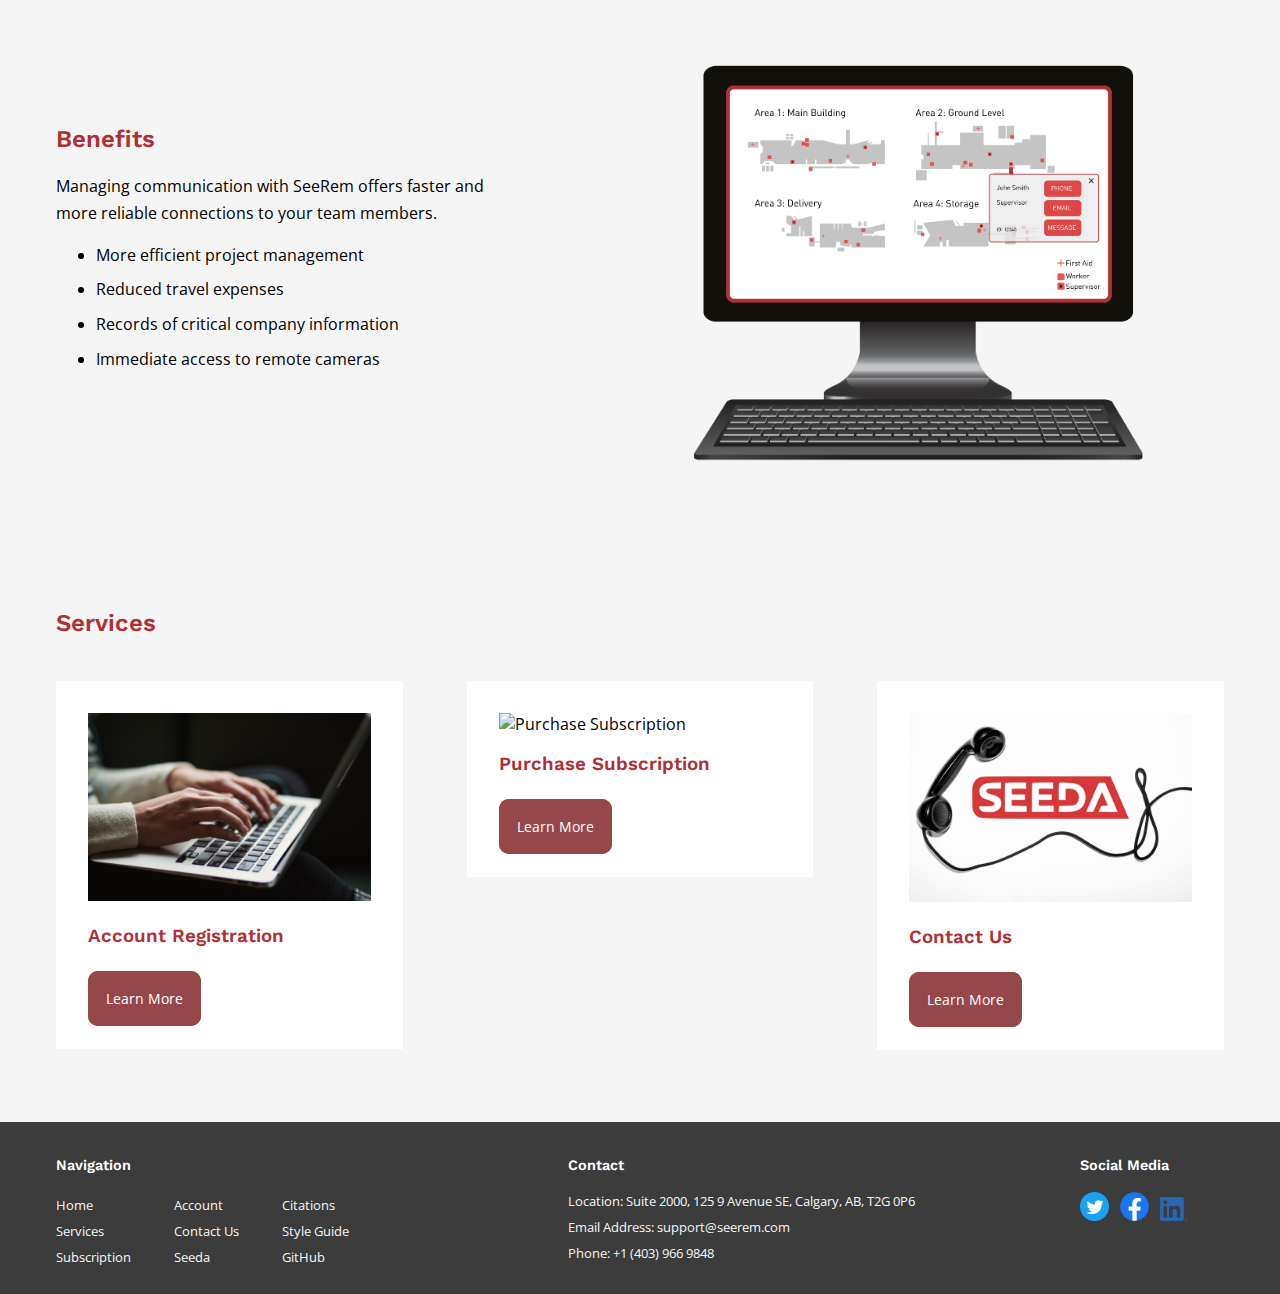
==== commit 7b92fca9: "Changed Contact Us image" ====
--- a/index.html
+++ b/index.html
@@ -123,7 +123,7 @@
 				<!-- Service 3: Download Trial -->
 				<div class="listing3">
 					<div class="service-listing">
-						<img src="img/download.jpg" alt="Contact Us">
+						<img src="img/contact.png" alt="Contact Us">
 						<h3>Contact Us</h3>
 						<div class="learn-more">
 							<a class="btn" href="contact.html">Learn&nbsp;More</a>
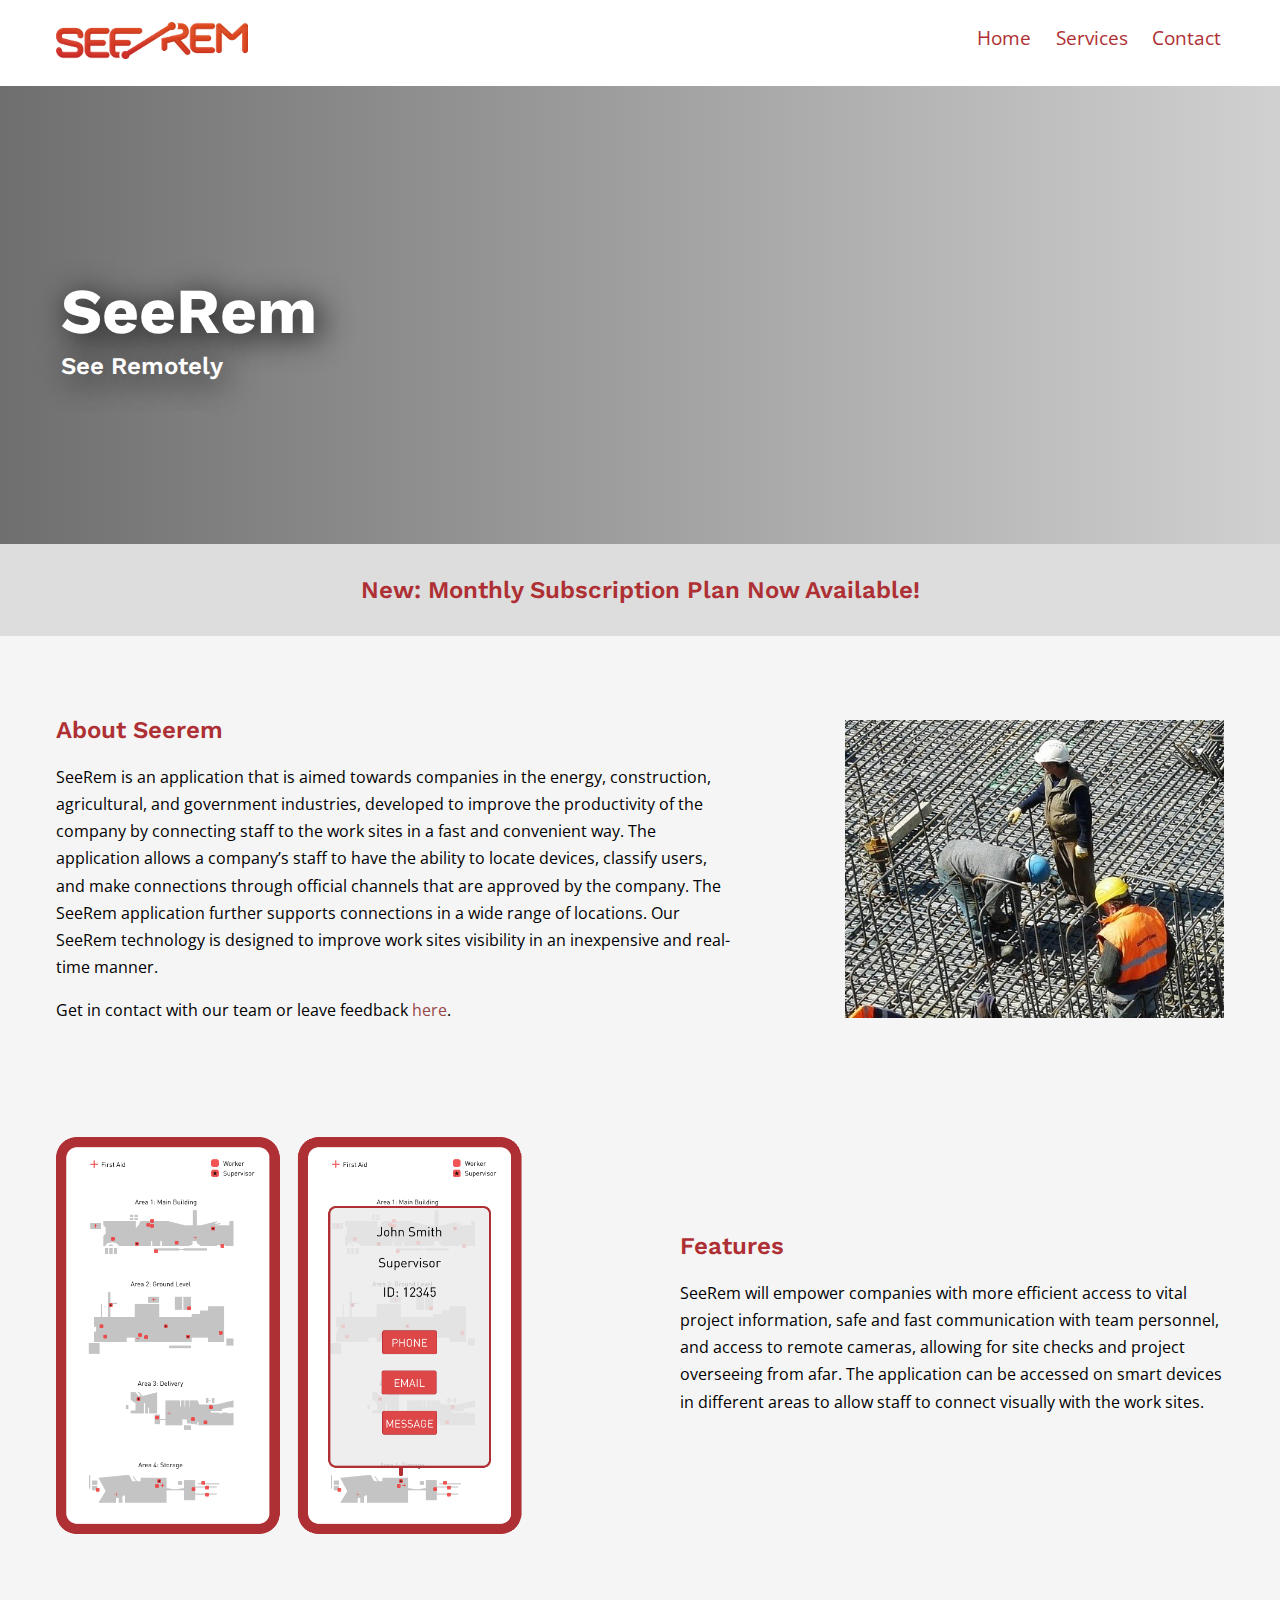
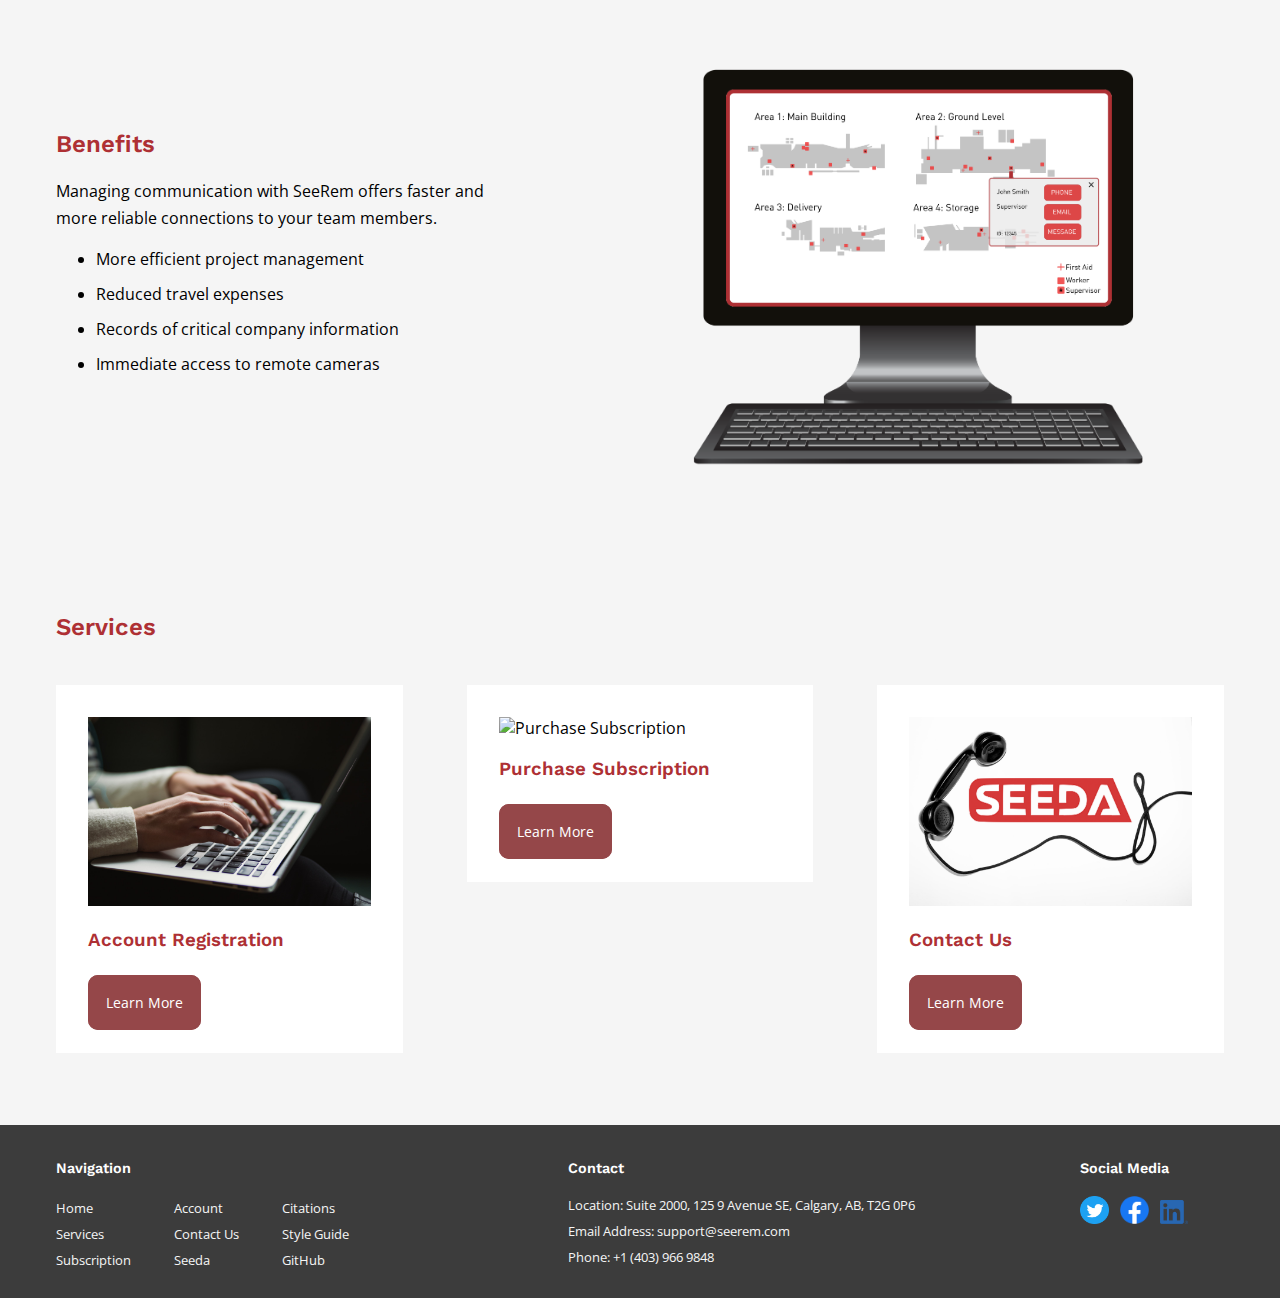
==== commit 3e36ae47: "Added comments to code" ====
--- a/index.html
+++ b/index.html
@@ -26,12 +26,15 @@
 	<body>
 		<!-- Navigation -->
 		<nav class="main-nav">
+			<!-- Navigation Logo -->
 			<div class="nav-logo">
 				<a href="index.html"><img src="img/seeremlogo2.png" alt="SeeRem Logo"></a>
 			</div>
+			<!-- Mobile Navigation -->
 			<div class="mobile-nav">
 				<p class="btn" onclick="changeNav()">MENU</p>
 			</div>
+			<!-- Navigation Links -->
 			<div class="nav-link-section">
 				<a href="index.html" class="nav-link">Home</a>
 				<a href="#services" class="nav-link">Services</a>
@@ -69,20 +72,20 @@
 			<div class="features image-container">
 				<img src="img/interface_mobile.png" alt="SeeRem Features">
 			</div>
-			<!-- About Seeda Container -->
+			<!-- About SeeRem's Features Container -->
 			<div class="seeda-features-container">
 				<h2>Features</h2>
 				<p>SeeRem will empower companies with more efficient access to vital project information, safe and fast communication with team personnel, and access to remote cameras, allowing for site checks and project overseeing from afar. The application can be accessed on smart devices in different areas to allow staff to connect visually with the work sites.</p>
 			</div>
 		</div>
 
-		<!-- SeeRem Features Section -->
+		<!-- SeeRem Benefits Section -->
 		<div class="seerem container">
 			<!-- Image Container -->
 			<div class="benefits image-container">
 				<img src="img/desktop_sample.png" alt="SeeRem Benefits">
 			</div>
-			<!-- About Seeda Container -->
+			<!-- About SeeRem's Benefits Container -->
 			<div class="seeda-benefits-container">
 				<h2>Benefits</h2>
 				<p>Managing communication with SeeRem offers faster and more reliable connections to your team members.</p>
@@ -95,10 +98,9 @@
 			</div>
 		</div>
 
-
+		<!-- Service Listing Section -->
 		<div id="services" class="container">
 			<h2>Services</h2>
-			<!-- Service Listing Section -->
 			<div class="service-listing-container">
 				<!-- Service Once: Account Registration -->
 				<div class="listing1">
@@ -128,12 +130,12 @@
 						<div class="learn-more">
 							<a class="btn" href="contact.html">Learn&nbsp;More</a>
 						</div>
-
 					</div>
 				</div>
 			</div>
 		</div>
 
+		<!-- Scroll to top Button -->
 		<div id="scrollUpbtn" onclick="toTop()">TOP</div>
 
 		<!-- Footer -->
@@ -175,4 +177,4 @@
 			</div>
 		</footer>
 	</body>
-</html>
+</html>--- a/css/main.css
+++ b/css/main.css
@@ -31,17 +31,12 @@
 	color: #954749;
 }
 
+a:hover, a:focus{
+	color: #3C3C3C;
+}
+
 img{
 	width: 60%;
-}
-
-/* In-Text Links */
-.intext-link{
-	color: #954749;
-}
-
-a:hover, .intext-link:hover, .intext-link:focus{
-	color: #3C3C3C;
 }
 
 /* Navigation Styling */
@@ -54,14 +49,14 @@
 }
 
 /* Logo in Navigation */
-.nav-logo img{
-	width: 12rem;
-	padding: 0;
-}
-
 .nav-logo{
 	flex: 1;
 	margin-left: 0;
+}
+
+.nav-logo img{
+	width: 12rem;
+	padding: 1rem;
 }
 
 /* Navigation Links */
@@ -84,21 +79,23 @@
 	border-bottom: 1px solid #3C3C3C;
 }
 
+/* Mobile Navigation Styling */
+.mobile-nav {
+	padding-top: 0.5rem;
+}
+
+.mobile-nav .btn {
+	display: inline-block;
+	margin: 0.5rem 0;
+	padding: 0.5rem;
+}
+
+/* Header Styling */
 header{
 	background: #AE3034;
 	margin-top: 0;
 }
 
-.main-header{
-	background: linear-gradient(to right, rgba(0, 0, 0, 0.55), rgba(0, 0, 0, 0.15)), url(../img/header.jpg);
-  	background-position: center;
-  	background-repeat: no-repeat;
-  	background-size: cover;
-  	background-attachment: fixed;
-  	padding: 9rem 3.8rem;
-}
-
-/* Header Styling */
 .sub-header{
 	margin-bottom: 1.5rem;
 	padding: 6rem 3.8rem;
@@ -110,17 +107,7 @@
 	padding-bottom: 0.5rem;
 }
 
-.main-header h1{
-	font-size: 4rem;
-	text-shadow: 0.3rem 0.3rem 2rem #000000;
-}
-
-.main-header h2{
-	color: #ffffff;
-	margin-top: -3rem;
-	text-shadow: 0.3rem 0.3rem 2rem #000000;
-}
-
+/* Content Container Styling */
 .container{
 	display: flex;
 	flex-direction: row;
@@ -137,12 +124,25 @@
 	padding-left: 1rem;
 }
 
-/* FORM STYLING */
+/* Form Styling */
 .contact-form{
 	background: #ffffff;
 	margin-top: -1.5rem;
 	padding-left: 2rem;
 	padding-bottom: 1.2rem;
+}
+
+.form-container{
+	flex: 1;
+	padding: 2rem;
+	margin-left: 1rem;
+	margin-right: 1rem;
+	margin-bottom: 3rem;
+	background: #ffffff;
+}
+
+.form-container h2{
+	margin-left: 0.8rem;
 }
 
 .form-section{
@@ -153,105 +153,17 @@
 	display: inline-block;
 }
 
-/* Changing Form Label Colour*/
+.form-section p{
+	margin-top: 0.2rem;
+}
+
 .form-label{
 	color: #3C3C3C;
 }
 
-.form-section p{
-	margin-top: 0.2rem;
-}
-
-/* Learn More Button Styling */
 .learn-more{
-  margin-top: 2.5rem;
-  margin-bottom: 0.5rem;
-}
-
-.btn{
-  padding: 1rem 1rem;
-  margin-right: 0.5rem;
-  border-radius: 10px;
-  border: 2px solid #954749;
-  background: #954749;
-  color: #ffffff;
-  font-family: 'Open Sans', sans-serif;
-  font-size: 0.9rem;
-  transition: 0.3s;
-}
-
-.btn:hover{
-  border: 2px solid #954749;
-  background: #ffffff;
-  color: #954749;
-}
-
-.btn:focus{
-  border: 2px solid #3C3C3C;
-  background: #F5F5F5;
-  color: #3C3C3C;
-}
-
-/* Styling Radio Buttons*/
-.radio-btn {
-  display: inline;
-  position: relative;
-  padding-left: 1.5rem;
-  margin-right: 3rem;
-  cursor: pointer;
-}
-
-/*Styling Radio Buttons: https://www.w3schools.com/howto/howto_css_custom_checkbox.asp*/
-/* Hide the browser's default radio button */
-.radio-btn input {
-  position: absolute;
-  opacity: 0;
-  cursor: pointer;
-}
-
-/* Custom radio button */
-.radio-select {
-  position: absolute;
-  top: 0;
-  left: 0;
-  margin-top: 0.2rem;
-  height: 0.8rem;
- 	width: 0.8rem;
-  background-color: #ffffff;
-  border: 1px solid #3C3C3C;
-  border-radius: 50%;
-}
-
-.radio-btn:hover input ~ .radio-select {
-  border: 1px solid #3C3C3C;
-	background: #ECDEDE;
-}
-
-/* When the radio button is selected */
-.radio-btn input:checked ~ .radio-select {
-  border: 1px solid #AE3034;
-}
-
-/* Create the indicator (the dot/circle - hidden when not checked) */
-.radio-select:after {
-  content: "";
-  position: absolute;
-  display: none;
-}
-
-/* Show the indicator (dot/circle) when checked */
-.radio-btn input:checked ~ .radio-select:after {
-  display: block;
-}
-
-/* Style the indicator (dot/circle) of the radio button*/
-.radio-btn .radio-select:after {
- 	top: 0;
-	left: 0;
-	width: 0.8rem;
-	height: 0.8rem;
-	border-radius: 50%;
-	background: #954749;
+  	margin-top: 2.5rem;
+  	margin-bottom: 0.5rem;
 }
 
 /* Styling Text Input Box */
@@ -276,12 +188,172 @@
 
 /* Change Size of Text Input Field */
 input[type = "text"], input[type="email"]{
-    width: 20rem;
-}
-
-
-
-
+  	width: 100%;
+}
+
+/* General Button Styling */
+.btn{
+ 	padding: 1rem 1rem;
+  	margin-right: 0.5rem;
+  	border-radius: 10px;
+  	border: 2px solid #954749;
+  	background: #954749;
+  	color: #ffffff;
+  	font-family: 'Open Sans', sans-serif;
+  	font-size: 0.9rem;
+  	transition: 0.3s;
+}
+
+.btn:hover{
+  	border: 2px solid #954749;
+  	background: #ffffff;
+  	color: #954749;
+}
+
+.btn:focus{
+  	border: 2px solid #3C3C3C;
+  	background: #F5F5F5;
+  	color: #3C3C3C;
+}
+
+/* Styling Radio Buttons*/
+.radio-btn {
+  	display: inline;
+  	position: relative;
+  	padding-left: 1.5rem;
+  	margin-right: 3rem;
+  	cursor: pointer;
+}
+
+/* Hide the browser's default radio button */
+.radio-btn input {
+  	position: absolute;
+  	opacity: 0;
+  	cursor: pointer;
+}
+
+/* Custom radio button */
+.radio-select {
+  	position: absolute;
+  	top: 0;
+  	left: 0;
+  	margin-top: 0.2rem;
+  	height: 0.8rem;
+ 	width: 0.8rem;
+  	background-color: #ffffff;
+  	border: 1px solid #3C3C3C;
+  	border-radius: 50%;
+}
+
+.radio-btn:hover input ~ .radio-select {
+  	border: 1px solid #3C3C3C;
+	background: #ECDEDE;
+}
+
+/* When the radio button is selected */
+.radio-btn input:checked ~ .radio-select {
+  	border: 1px solid #AE3034;
+}
+
+/* Create the indicator (the dot/circle - hidden when not checked) */
+.radio-select:after {
+  	content: "";
+  	position: absolute;
+  	display: none;
+}
+
+/* Show the indicator (dot/circle) when checked */
+.radio-btn input:checked ~ .radio-select:after {
+  	display: block;
+}
+
+/* Style the indicator (dot/circle) of the radio button*/
+.radio-btn .radio-select:after {
+ 	top: 0;
+	left: 0;
+	width: 0.8rem;
+	height: 0.8rem;
+	border-radius: 50%;
+	background: #954749;
+}
+
+/* Submit Button Styling */
+.action-btn-container {
+	margin-left: -1rem;
+	margin-top: 3rem;
+}
+
+.action-btn{
+	padding: 0.8rem 3rem;
+	margin-right: 0.5rem;
+	border-radius: 10px;
+	border: 2px solid #954749;
+	background: #954749;
+	color: #ffffff;
+	font-family: 'Open Sans', sans-serif;
+	transition: 0.3s;
+}
+
+.action-btn:hover{
+	border: 2px solid #954749;
+	background: #ffffff;
+	color: #954749;
+}
+
+.action-btn:focus{
+	border: 2px solid #3C3C3C;
+	background: #F5F5F5;
+	color: #3C3C3C;
+}
+
+/* Styling for all Confirmation Containers */
+.confirmation-container h2, .confirmation-container p {
+	margin-left:0.8rem;
+	max-width: 100%;
+}
+
+.confirmation-container{
+	flex: 1;
+	padding: 2rem;
+	margin: 1rem 1rem 0 1rem;
+	background: #ffffff;
+}
+
+.confirmation-container {
+  display: none;
+}
+
+.hidden.container{
+	display: none;
+}
+
+/* Scroll to top Button Styling */
+#scrollUpbtn {
+	display: none;
+	position: fixed;
+	bottom: 2rem;
+	right: 3rem;
+	padding: 0.7rem 1rem;
+	margin-right: 0.5rem;
+	border-radius: 10px;
+	border: 2px solid #954749;
+	background: #954749;
+	color: #ffffff;
+	font-family: 'Open Sans', sans-serif;
+	transition: 0.3s;
+}
+
+#scrollUpbtn:hover {
+	border: 2px solid #954749;
+	background: #ffffff;
+	color: #954749;
+}
+
+#scrollUpbtn:focus {
+	border: 2px solid #3C3C3C;
+	background: #F5F5F5;
+	color: #3C3C3C;
+}
 
 /* Footer Styling */
 footer{
@@ -312,6 +384,7 @@
 	margin-top: 0.5rem;
 }
 
+/* Footer Navigation Section Styling */
 .footer-navigation{
 	flex: 3;
 }
@@ -320,7 +393,7 @@
 	color: #F5F5F5;
 }
 
-.footer-navigation a:hover{
+.footer-navigation a:hover, .footer-navigation a:focus{
 	color: #AE3034;
 }
 
@@ -332,10 +405,12 @@
 	margin-right: 2.5rem;
 }
 
+/* Footer Contact Section Styling */
 .footer-contact{
 	flex: 3;
 }
 
+/* Footer Social Section Styling */
 .footer-social{
 	display: inline;
 	flex: 1;
@@ -346,82 +421,12 @@
 	margin-right: 0.5rem;
 }
 
-/* Styling for all Confirmation Containers */
-.confirmation-container h2, .confirmation-container p {
-	margin-left:0.8rem;
-	max-width: 100%;
-}
-
-.confirmation-container{
-	flex: 1;
-	padding: 2rem;
-	margin-left: 3rem;
-	margin-right: 4.5rem;
-	margin-bottom: 3rem;
-	background: #ffffff;
-}
-
-.confirmation-container {
-  display: none;
-}
-
-.mobile-nav {
-	padding-top: 0;
-  /* display: none; */
-}
-
-.mobile-nav .btn {
-	display: inline-block;
-	margin: 0.5rem 0;
-	padding: 0.5rem;
-}
-
-#scrollUpbtn {
-	display: none;
-	position: fixed;
-	bottom: 2rem;
-	right: 2rem;
-	padding: 0.7rem 1rem;
-	margin-right: 0.5rem;
-	border-radius: 10px;
-	border: 2px solid #954749;
-	background: #954749;
-	color: #ffffff;
-	font-family: 'Open Sans', sans-serif;
-	transition: 0.3s;
-}
-
-#scrollUpbtn:hover {
-	border: 2px solid #954749;
-	background: #ffffff;
-	color: #954749;
-}
-
-#scrollUpbtn:focus {
-	border: 2px solid #3C3C3C;
-	background: #F5F5F5;
-	color: #3C3C3C;
-}
-
-
 
 /* MEDIA QUERIES */
 
-@media screen and (max-width:20rem){
-
-
-	.main-nav, .mobile-nav, .nav-link-section {
-		display: block;
-		text-align: center;
-	}
-	.nav-link-section a {
-		display: none;
-	}
-}
-
-
-/* 320PX TO 480PX */
+/* Screen size of 320px - 480px */
 @media screen and (min-width:20rem) and (max-width:30rem){
+
 	body {
 		font-size: 0.75rem;
 	}
@@ -436,7 +441,6 @@
 
 	.nav-logo {
 		flex: 2;
-		/* margin-right: 7rem; */
 	}
 
 	.nav-link-section {
@@ -453,8 +457,6 @@
 
 	.mobile-nav {
 		flex: 1;
-		right: 0;
-		/* order: 2; */
 		font-size: 1rem;
 		position: absolute;
 		right: 2.5rem;
@@ -487,7 +489,7 @@
 	}
 }
 
-/* 480 to 1040 */
+/* Screen size of 480px - 1040px */
 @media screen and (min-width:30rem) and (max-width:65rem){
 
 	.nav-logo {
@@ -501,7 +503,6 @@
 	}
 
 	.nav-link-section {
-		/* order: 2; */
 	}
 
 	.nav-link-section a {
@@ -512,7 +513,6 @@
 		position: absolute;
 		right: 2.5rem;
 	  display: none;
-		/* order: 3; */
 	}
 
 	footer {
@@ -529,7 +529,7 @@
 	}
 
 	.footer-navigation ul{
-		margin-left: 0;
+		margin-left: -0.8rem;
 		margin-right: 0;
 		padding: 0 2.4rem;
 	}
@@ -541,29 +541,61 @@
 	}
 }
 
-/* 1040 to 1440 */
+/* Screen size of 1040px - 1440px */
 @media screen and (min-width:65rem) and (max-width:90rem){
+
 	.footer-social img{
 		width: 20%;
 		margin-right: 0.5rem;
 	}
-}
+
+	#scrollUpbtn {
+		right: 0.2rem;
+	}
+}
+
 
 /* ADDITIONAL BREAKPOINTS FOR MOBILE NAV */
-
-/* below 960px */
+/* Screen size below 320px */
+@media screen and (max-width:20rem){
+
+	.main-nav, .mobile-nav, .nav-link-section {
+		display: block;
+		text-align: center;
+	}
+	.nav-link-section a {
+		display: none;
+	}
+}
+
+/* At exactly 320px */
+@media screen and (width:20rem){
+
+	.nav-logo {
+		margin-left: -2rem;
+	}
+}
+
+/* Screen size of 304px - 384px */
+@media screen and (min-width:19rem) and (max-width:24rem){
+
+	.nav-logo img {
+		padding-left: 0;
+	}
+
+	.mobile-nav {
+		right: 1rem;
+	}
+}
+
+/* Screen size below 960px */
 @media screen and (max-width:60rem){
+
 	.main-nav {
 		display: block;
 	}
 	.nav-logo, .mobile-nav {
 		display: inline-block;
-
-		/* order: 2; */
-	}
-
-	.nav-logo{
-		/* padding-right: 60%; */
 	}
 
 	.mobile-nav {
@@ -571,7 +603,6 @@
 	}
 
 	.nav-link-section {
-		/* order: 3; */
 		display: block;
 		text-align: center;
 		padding-top: 0.3rem;
@@ -579,15 +610,118 @@
 
 	.nav-link {
 		display: block;
+		margin-bottom: 0.8rem;
 	}
 
 	.nav-link-section a {
 		display: none;
 	}
-}
-
+
+	/* Adjust Placement of Scroll to top Botton*/
+	#scrollUpbtn {
+		right: 1.5rem;
+	}
+}
+
+/* Screen size above 960px */
 @media screen and (min-width: 60rem){
+
 	.mobile-nav {
 		display: none;
 	}
 }
+
+
+
+/* ADDITIONAL MEDIA QUERIES FOR FORMS */
+
+/* Screen size below 480px */
+@media screen and (max-width:30rem){
+
+	.form-container{
+		margin-left: 0;
+		margin-right: 0;
+		padding: 0.5rem;
+	}
+
+	.form-section{
+		display: block;
+		margin-right: 1rem;
+		margin-bottom: -1.5rem;
+	}
+
+	.contact-form {
+		margin-left: -0.3rem;
+	}
+
+	.confirmation-container {
+		margin-left: 0;
+		margin-right: 0;
+		padding: 0.65rem;
+	}
+}
+
+/* Screen size of 480px - 800px */
+@media screen and (min-width:30rem) and (max-width: 50rem){
+
+	.sub-header{
+		padding: 3rem 3.8rem;
+	}
+
+	.sub-header h1{
+		font-size: 1.6rem;
+	}
+
+  .container{
+		flex-direction: column;
+	}
+
+	p{
+		max-width: 100%;
+	}
+
+	.image-container{
+		margin: 0 auto;
+		margin-top: 2rem;
+		max-width: 75%;
+	}
+
+	.form-container{
+		padding: 2rem;
+	}
+
+	.account-form, .contact-form {
+		margin-left: -0.2rem;
+		margin-right: 1rem;
+	}
+}
+
+/* Screen size of 480px - 896px */
+@media screen and (min-width: 30rem) and (max-width: 56rem){
+
+	.form-section{
+		display: block;
+		margin-right: 1.5rem;
+		margin-bottom: -1.5rem;
+	}
+
+}
+
+/* Screen size of 800px - 896px */
+@media screen and (min-width:50rem) and (max-width: 56rem){
+
+	.form-container{
+		padding: 2rem;
+	}
+
+	.contact-form, .account-form{
+		margin-left: -0.2rem;
+		margin-right: 1rem;
+	}
+
+	.form-section{
+		display: block;
+		margin-right: 1.5rem;
+		margin-bottom: -1.5rem;
+	}
+}--- a/css/index.css
+++ b/css/index.css
@@ -1,3 +1,98 @@
+/* Header Styling */
+.main-header{
+  background: linear-gradient(to right, rgba(0, 0, 0, 0.55), rgba(0, 0, 0, 0.15)), url(../img/header.jpg);
+  background-position: center;
+  background-repeat: no-repeat;
+  background-size: cover;
+  background-attachment: fixed;
+  padding: 9rem 3.8rem;
+}
+
+.main-header h1{
+  font-size: 4rem;
+  text-shadow: 0.3rem 0.3rem 2rem #000000;
+}
+
+.main-header h2{
+  color: #ffffff;
+  margin-top: -3rem;
+  text-shadow: 0.3rem 0.3rem 2rem #000000;
+}
+
+/* Update Banner Text */
+.updates h2 {
+  display: block;
+  background: #ddd;
+  text-align: center;
+  margin-top: 0;
+  padding: 2rem;
+}
+
+.page-description p {
+  max-width: 90%;
+}
+
+/* About SeeRem Image Styling */
+#about-seerem .image-container{
+  flex: 1;
+  order: 2;
+  margin-top: 1.5rem;
+  margin-right: 1rem;
+}
+
+#about-seerem .image-container img{
+  width: 100%;
+}
+
+/* Features and Benefits Section Styling */
+.seerem.container{
+  align-items: center;
+}
+
+.features.image-container {
+  flex: 1;
+  order: 1;
+  margin-left: 1rem;
+}
+
+.seeda-features-container {
+  flex: 1;
+  order: 2;
+  padding-right: 1rem;
+  padding-left: 5rem;
+  margin-bottom: 2rem;
+}
+
+.seeda-features-container p{
+  max-width: 100%;
+}
+
+.seeda-benefits-container {
+  flex: 1;
+  padding-left: 1rem;
+  margin-bottom: 2rem;
+}
+
+.seeda-benefits-container li{
+  margin-top: 0.8rem;
+}
+
+.benefits.image-container {
+  flex: 1;
+  order: 1;
+  padding-left: 2rem;
+}
+
+.features.image-container img, .benefits.image-container img {
+  width: 90%;
+}
+
+/* Services Section Styling */
+#services{
+  margin-left: 1rem;
+  margin-right: 1rem;
+}
+
 /* Container for Service Listings */
 .service-listing-container{
   display: flex;
@@ -26,79 +121,8 @@
   width: 100%;
 }
 
-/* Update Banner Text */
-.updates h2 {
-  display: block;
-  background: #ddd;
-  text-align: center;
-  margin-top: 0;
-  padding: 2rem;
-}
-
-.page-description p {
-  max-width: 90%;
-}
-
-/* Image Styling */
-#about-seerem .image-container{
-  flex: 1;
-  order: 2;
-  margin-top: 1.5rem;
-  margin-right: 1rem;
-}
-
-#about-seerem .image-container img{
-  width: 100%;
-}
-
-#services{
-  margin-left: 1rem;
-  margin-right: 1rem;
-}
-
-.seerem.container{
-  align-items: center;
-}
-
-.features.image-container {
-  flex: 1;
-  order: 1;
-  margin-left: 1rem;
-}
-
-.features.image-container img, .benefits.image-container img {
-  width: 90%;
-}
-
-.seeda-features-container {
-  flex: 1;
-  order: 2;
-  padding-right: 1rem;
-  padding-left: 5rem;
-  margin-bottom: 2rem;
-}
-
-.seeda-benefits-container {
-  flex: 1;
-  padding-left: 1rem;
-  margin-bottom: 2rem;
-}
-
-.benefits.image-container {
-  flex: 1;
-  order: 1;
-  padding-left: 2rem;
-}
-
-.seeda-benefits-container li{
-  margin-top: 0.8rem;
-}
-
-.seeda-features-container p{
-  max-width: 100%;
-}
-
-/* Screen size of 480px or less */
+/* MEDIA QUERIES */
+/* Screen size below 480px */
 @media screen and (max-width:30rem){
 
   .main-header{
@@ -290,4 +314,4 @@
     margin: 0 auto;
     max-width: 80%;
   }
-}
+}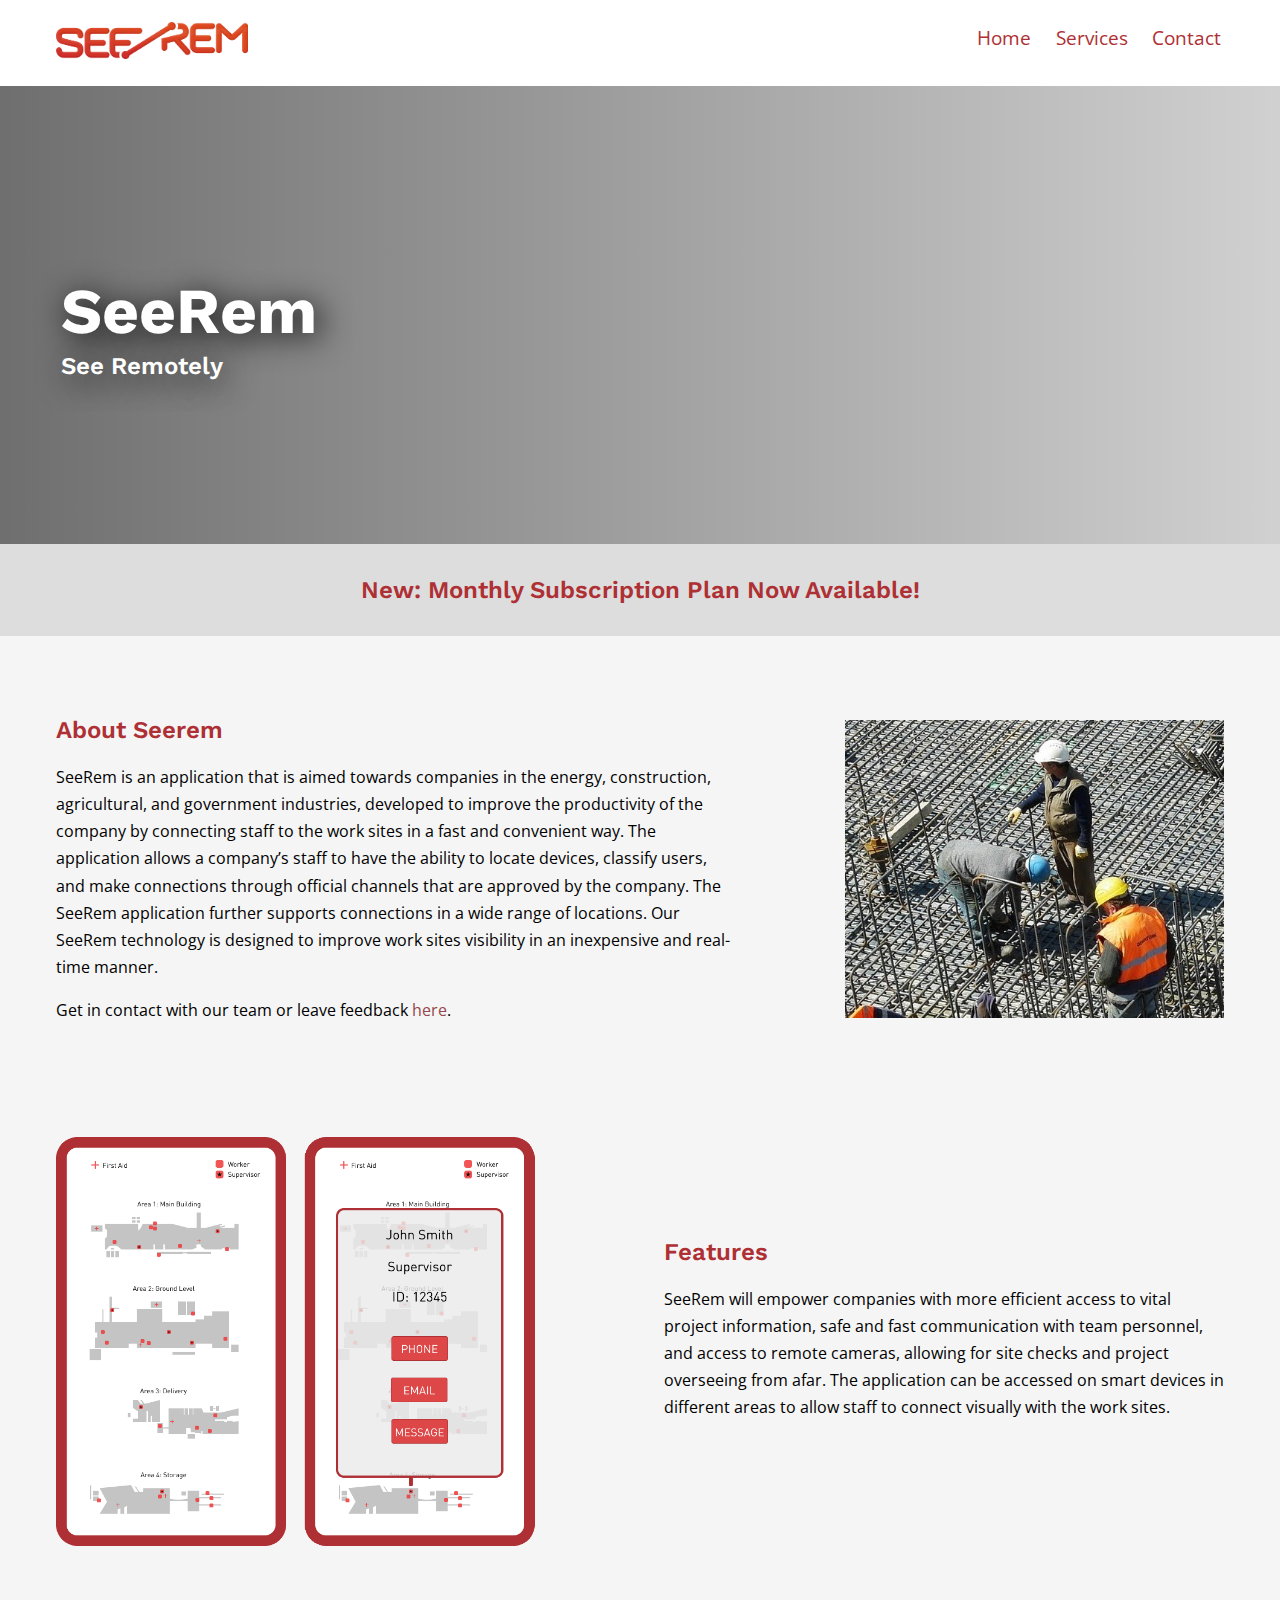
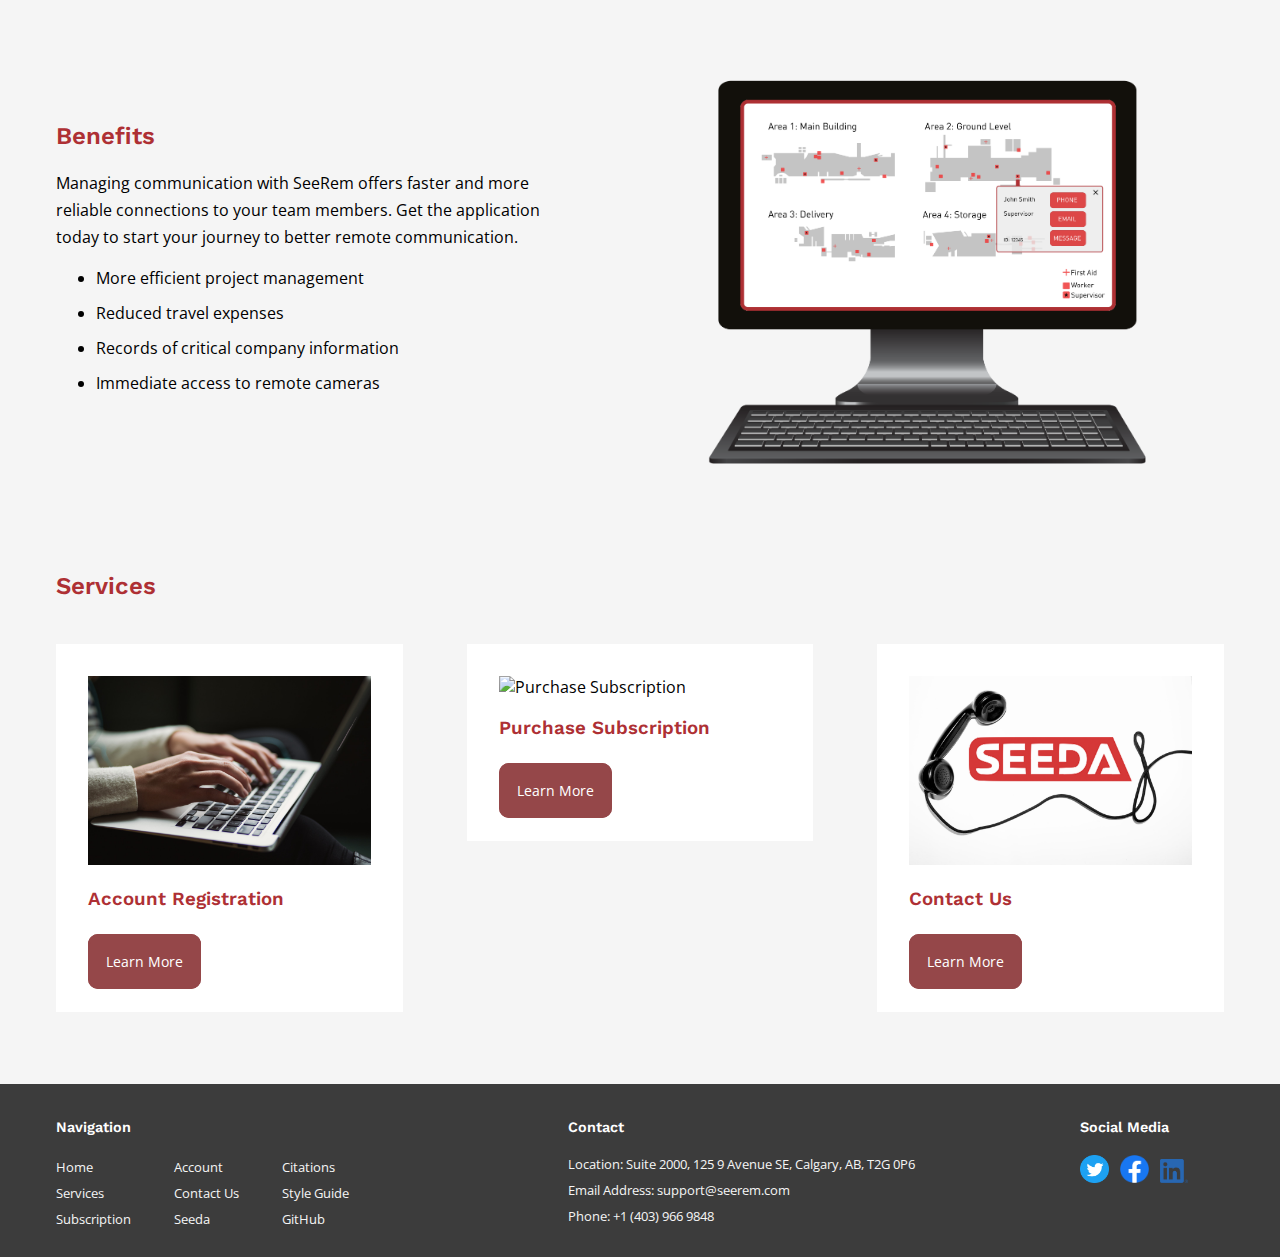
==== commit 4216d792: "Added additional content for SeeRem benefits" ====
--- a/index.html
+++ b/index.html
@@ -88,7 +88,7 @@
 			<!-- About SeeRem's Benefits Container -->
 			<div class="seeda-benefits-container">
 				<h2>Benefits</h2>
-				<p>Managing communication with SeeRem offers faster and more reliable connections to your team members.</p>
+				<p>Managing communication with SeeRem offers faster and more reliable connections to your team members. Get the application today to start your journey to better remote communication.</p>
 				<ul>
 					<li>More efficient project management</li>
 					<li>Reduced travel expenses</li>
--- a/css/main.css
+++ b/css/main.css
@@ -86,6 +86,7 @@
 
 .mobile-nav .btn {
 	display: inline-block;
+	cursor: pointer;
 	margin: 0.5rem 0;
 	padding: 0.5rem;
 }
@@ -330,6 +331,7 @@
 /* Scroll to top Button Styling */
 #scrollUpbtn {
 	display: none;
+	cursor: pointer;
 	position: fixed;
 	bottom: 2rem;
 	right: 3rem;
@@ -637,7 +639,14 @@
 
 /* Screen size below 480px */
 @media screen and (max-width:30rem){
-
+	.sub-header{
+		padding: 2.5rem 3.8rem;
+	}
+
+	.sub-header h1{
+		font-size: 1.4rem;
+	}
+	
 	.form-container{
 		margin-left: 0;
 		margin-right: 0;
@@ -672,7 +681,7 @@
 		font-size: 1.6rem;
 	}
 
-  .container{
+  	.container{
 		flex-direction: column;
 	}
 
--- a/css/index.css
+++ b/css/index.css
@@ -59,7 +59,7 @@
   flex: 1;
   order: 2;
   padding-right: 1rem;
-  padding-left: 5rem;
+  padding-left: 3rem;
   margin-bottom: 2rem;
 }
 
@@ -67,6 +67,10 @@
   max-width: 100%;
 }
 
+.seeda-benefits-container p{
+  max-width: 90%;
+}
+
 .seeda-benefits-container {
   flex: 1;
   padding-left: 1rem;
@@ -80,7 +84,7 @@
 .benefits.image-container {
   flex: 1;
   order: 1;
-  padding-left: 2rem;
+  padding-left: 4rem;
 }
 
 .features.image-container img, .benefits.image-container img {
@@ -91,6 +95,10 @@
 #services{
   margin-left: 1rem;
   margin-right: 1rem;
+}
+
+#services.container{
+  margin-top: -1.5rem;
 }
 
 /* Container for Service Listings */
@@ -147,7 +155,7 @@
     flex-direction: column;
   }
 
-  .page-description p, .seeda-benefits-container p {
+  .page-description p, .seeda-benefits-container p{
     max-width: 100%;
   }
 
@@ -162,30 +170,37 @@
     margin-top: 1rem;
   }
 
-  .seeda-features-container {
+  .seeda-features-container{
     order: 1;
     padding-left: 1rem;
+    margin-top: -3rem;
   }
 
   .features.image-container{
     order: 2;
-    margin: 0 auto;
-    max-width: 90%;
+    margin-top: -0.5rem;
+    max-width: 90%;
+    padding-left: 2rem;
   }
 
   .seeda-benefits-container {
     padding-left: 1rem;
+    margin-top: -3rem;
   }
 
   .benefits.image-container{
-    margin: 0 auto;
-    max-width: 90%;
+    margin-top: -1rem;
+    max-width: 90%;
+    padding-left: 2rem;
+  }
+
+  #services.container{
+    margin-top: -3rem;
   }
 }
 
 /* Screen size of 480px - 800px */
 @media screen and (min-width:30rem) and (max-width: 50rem){
-
   .main-header{
     padding: 5rem 3.8rem;
   }
@@ -208,7 +223,7 @@
     flex-direction: column;
   }
 
-  .page-description p, .seeda-benefits-container p {
+  .page-description p, .seeda-benefits-container p{
     max-width: 100%;
   }
 
@@ -233,9 +248,10 @@
   }
 
   .features.image-container{
+    margin-top: 0;
     order: 2;
-    margin: 0 auto;
-    max-width: 90%;
+    max-width: 90%;
+    padding-left: 4rem;
   }
 
   .seeda-benefits-container {
@@ -243,8 +259,9 @@
   }
 
   .benefits.image-container{
-    margin: 0 auto;
-    max-width: 90%;
+    margin-top: -1.5rem;
+    max-width: 90%;
+    padding-left: 4rem;
   }
 }
 
@@ -268,7 +285,7 @@
     flex-direction: column;
   }
 
-  .page-description p, .seeda-benefits-container p {
+  .page-description p, .seeda-benefits-container p{
     max-width: 100%;
   }
 
@@ -302,8 +319,8 @@
 
   .features.image-container{
     order: 2;
-    margin: 0 auto;
     max-width: 80%;
+    padding-left: 6rem;
   }
 
   .seeda-benefits-container {
@@ -311,7 +328,8 @@
   }
 
   .benefits.image-container{
-    margin: 0 auto;
+    margin-top: -2rem;
     max-width: 80%;
+    padding-left: 6rem;
   }
 }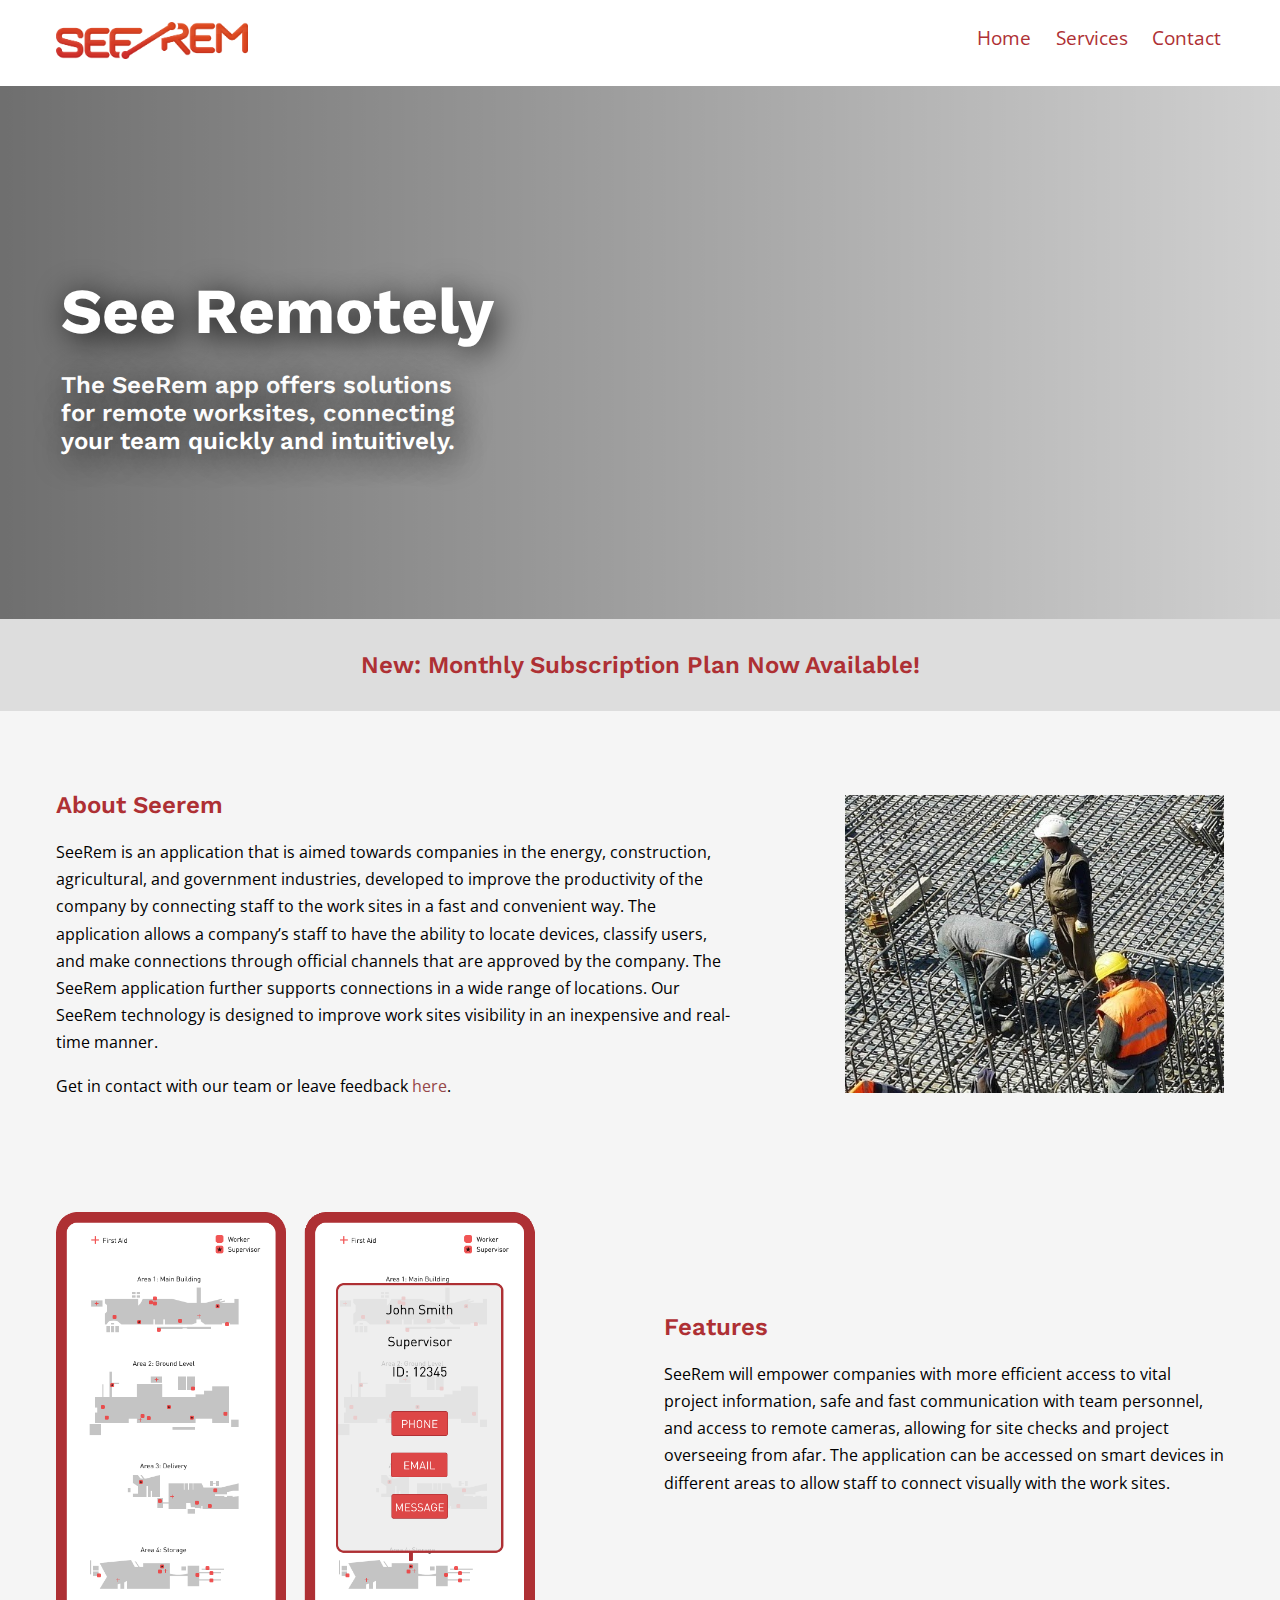
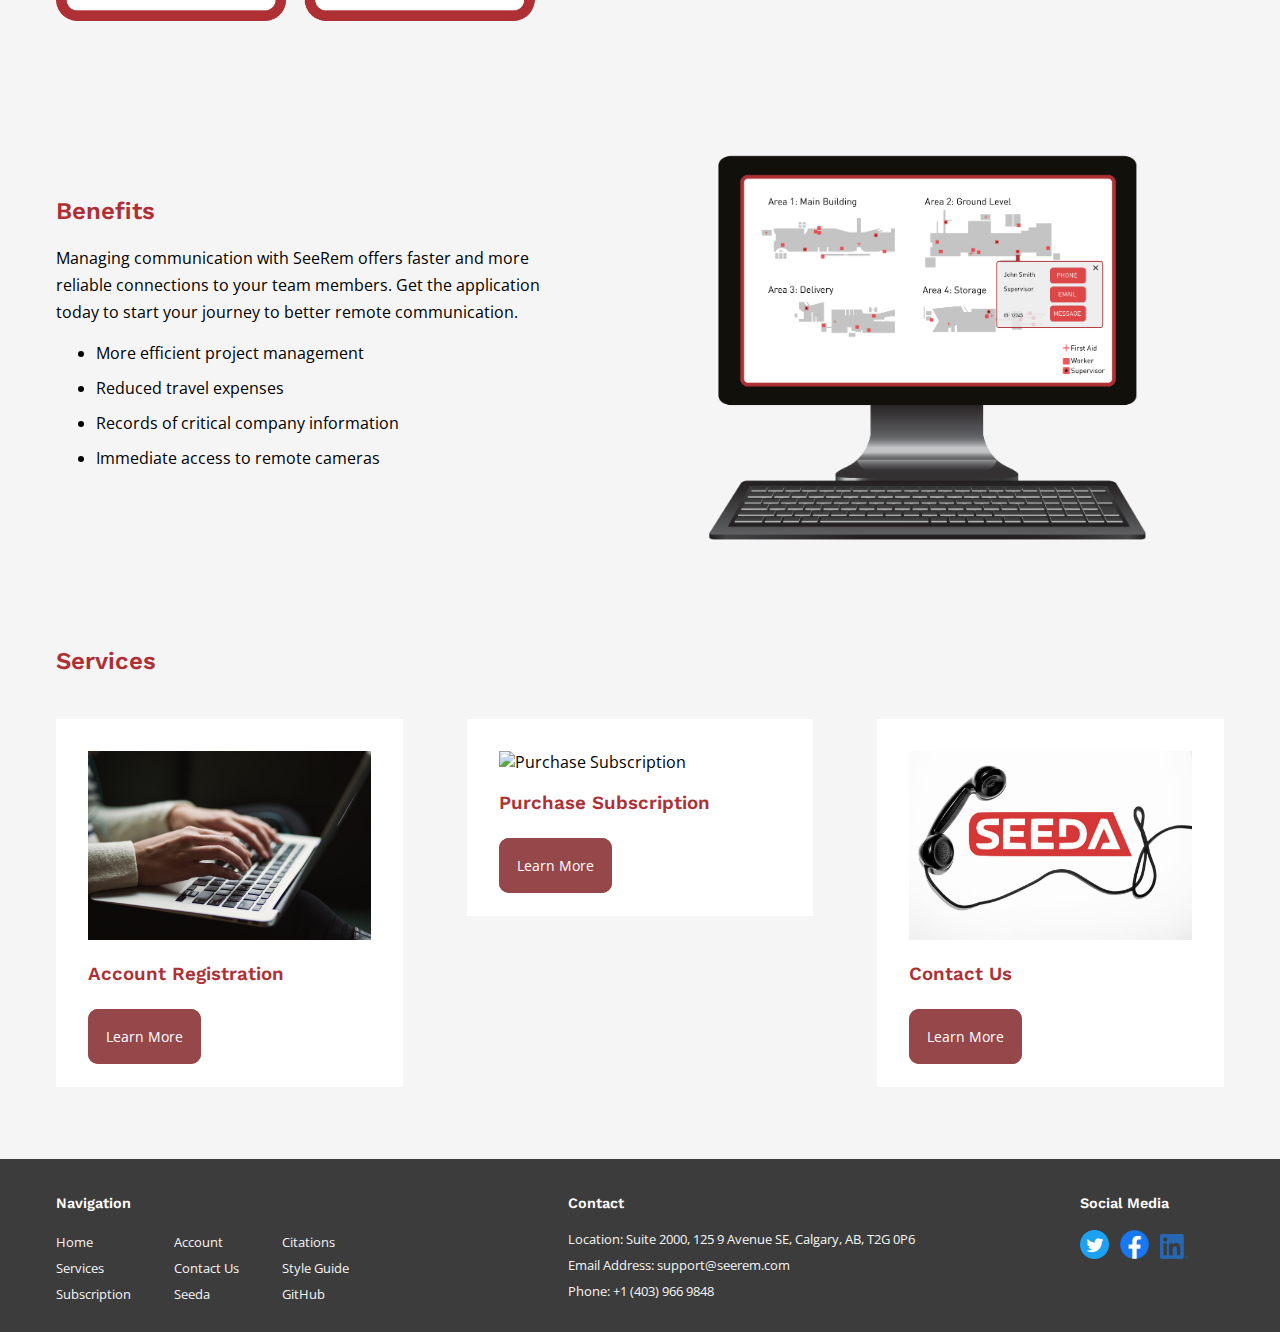
==== commit 306f4d6e: "Adjusted main-header h2 on index.html + corresponding css" ====
--- a/index.html
+++ b/index.html
@@ -44,8 +44,8 @@
 
 		<!-- Header -->
 		<header class="main-header">
-			<h1>SeeRem</h1>
-			<h2>See Remotely</h2>
+			<h1>See&nbsp;Remotely</h1>
+			<h2>The SeeRem app offers solutions for remote worksites, connecting your team quickly and intuitively.</h2>
 		</header>
 
 		<!-- Updates Banner -->
@@ -172,9 +172,9 @@
 				<!-- Social Media Section -->
 				<h4>Social Media</h4>
 				<a href="https://twitter.com/SeedaInc" target="_blank"><img src="img/twitter.png" alt="Twitter Logo"></a>
-				<a href="https://www.facebook.com/seeda.ca/?ref=aymt_homepage_panel" target="_blank"><img src="img/facebook.png" alt="Facebook Logo"></a>
+				<a href="https://www.facebook.com/seeda.ca" target="_blank"><img src="img/facebook.png" alt="Facebook Logo"></a>
 				<a href="https://www.linkedin.com/company/seeda.ca" target="_blank"><img src="img/linkedin.png" alt="LinkedIn Logo"></a>
 			</div>
 		</footer>
 	</body>
-</html>+</html>
--- a/css/index.css
+++ b/css/index.css
@@ -15,7 +15,8 @@
 
 .main-header h2{
   color: #ffffff;
-  margin-top: -3rem;
+  width: 60%;
+  margin-top: -1.5rem;
   text-shadow: 0.3rem 0.3rem 2rem #000000;
 }
 
@@ -130,6 +131,15 @@
 }
 
 /* MEDIA QUERIES */
+/* Screen size below 320px */
+@media screen and (max-width:20rem){
+  .main-header h2{
+    width: 2rem;
+    font-size: 0.75rem;
+    margin-top: -1.5rem;
+  }
+}
+
 /* Screen size below 480px */
 @media screen and (max-width:30rem){
 
@@ -142,7 +152,8 @@
   }
 
   .main-header h2{
-    font-size: 1rem;
+    width: 13rem;
+    font-size: 0.75rem;
     margin-top: -1.5rem;
   }
 
@@ -210,7 +221,8 @@
   }
 
   .main-header h2{
-    font-size: 1.5rem;
+    width: 17rem;
+    font-size: 1rem;
     margin-top: -1.5rem;
   }
 
@@ -265,7 +277,7 @@
   }
 }
 
-/* Screen size of 800px - 1088px */
+/* Screen size of 800px - 960px */
 @media screen and (min-width: 50rem) and (max-width: 60rem){
 
   .main-header{
@@ -277,7 +289,8 @@
   }
 
   .main-header h2{
-    font-size: 1.8rem;
+    width: 22rem;
+    font-size: 1.25rem;
     margin-top: -1.8rem;
   }
 
@@ -332,4 +345,13 @@
     max-width: 80%;
     padding-left: 6rem;
   }
-}+}
+
+/* Screen size above 960px */
+@media screen and (min-width:60rem){
+  .main-header h2 {
+    width: 26rem;
+    font-size: 1.5rem;
+    margin-top: -1.8rem;
+  }
+}
